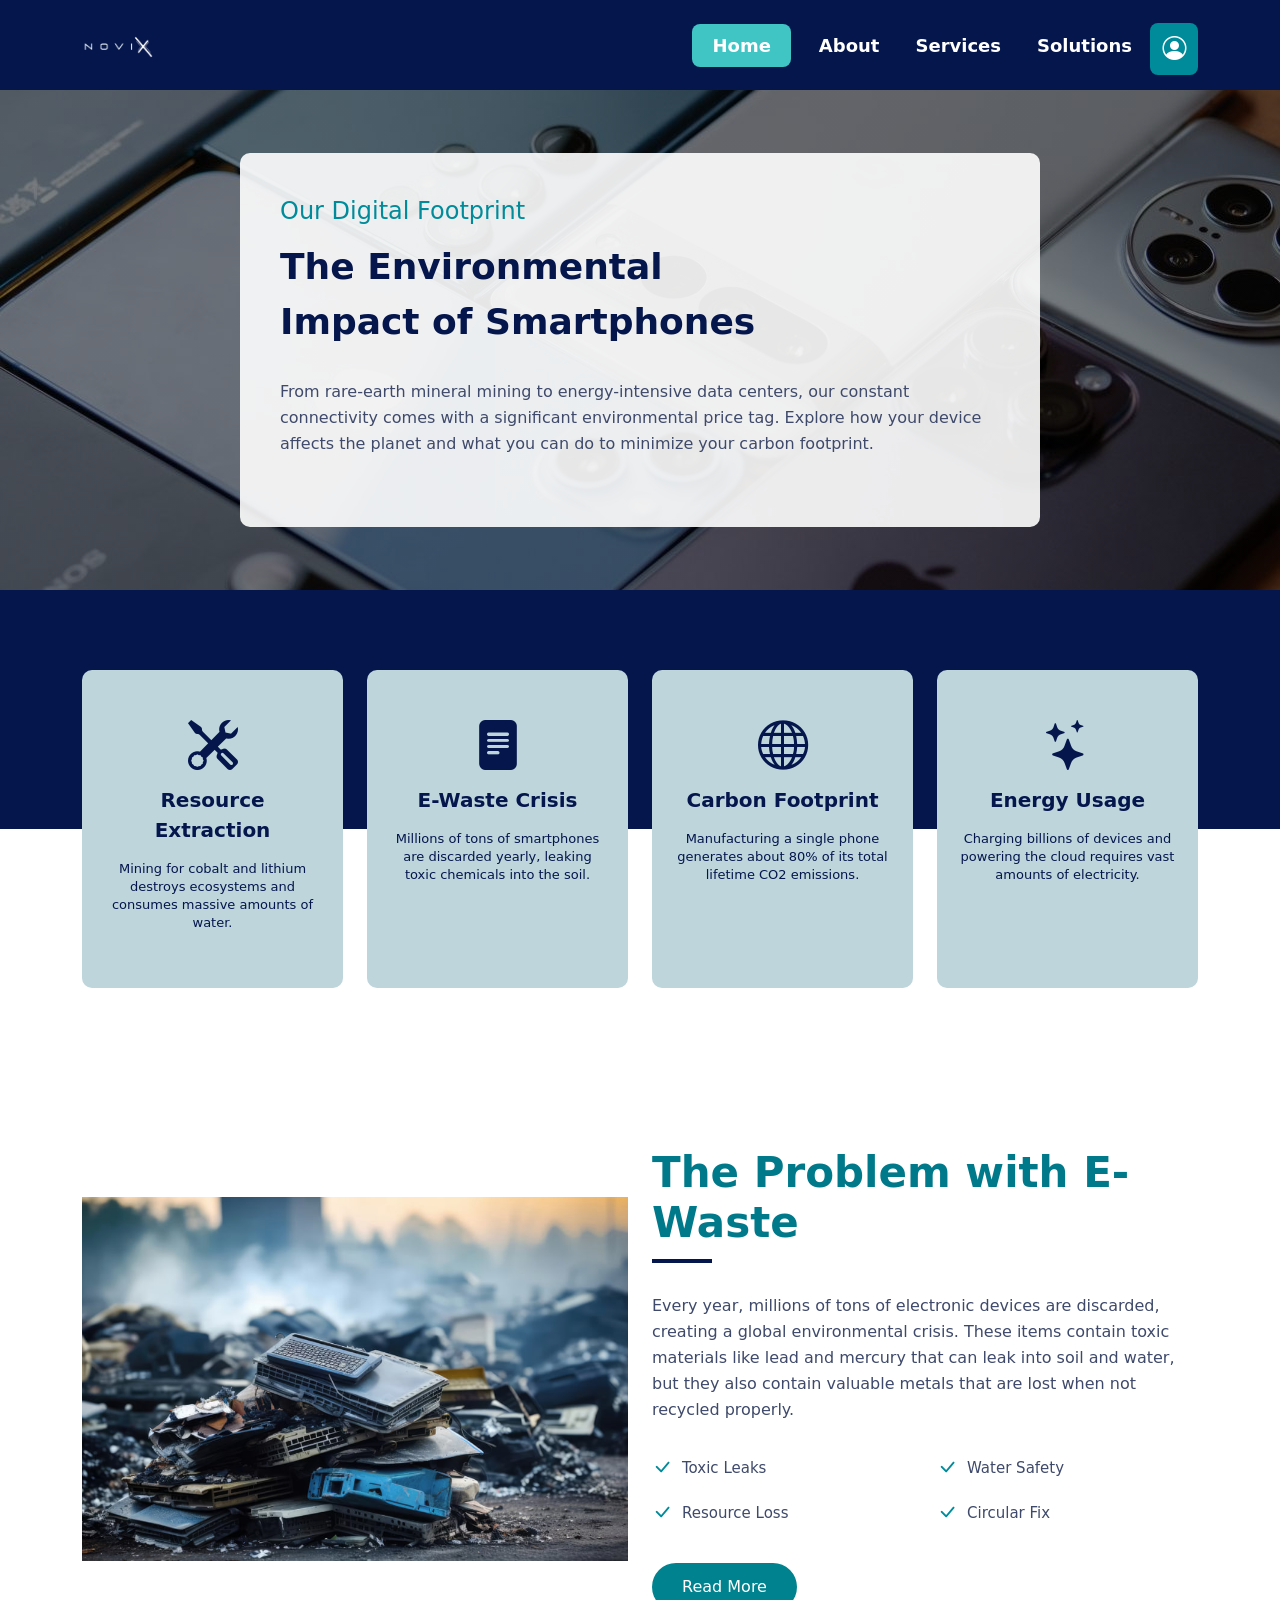
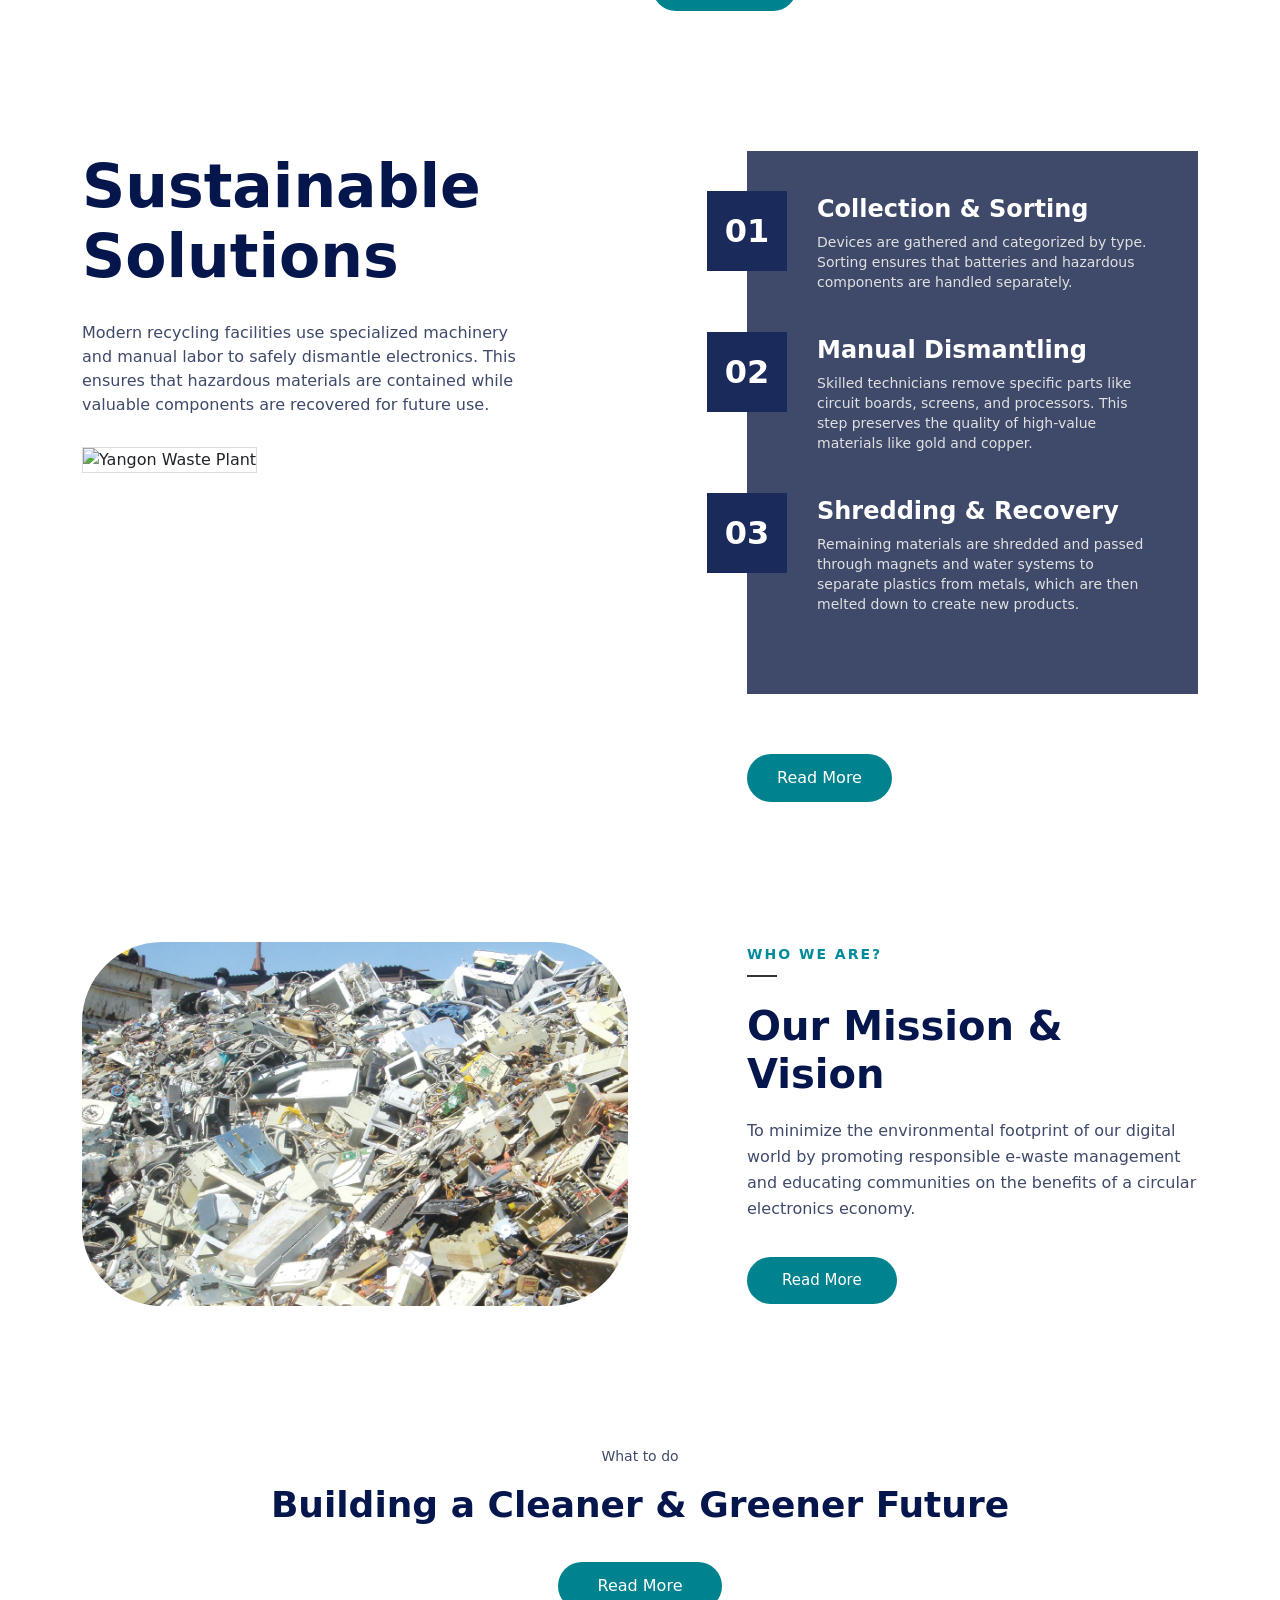
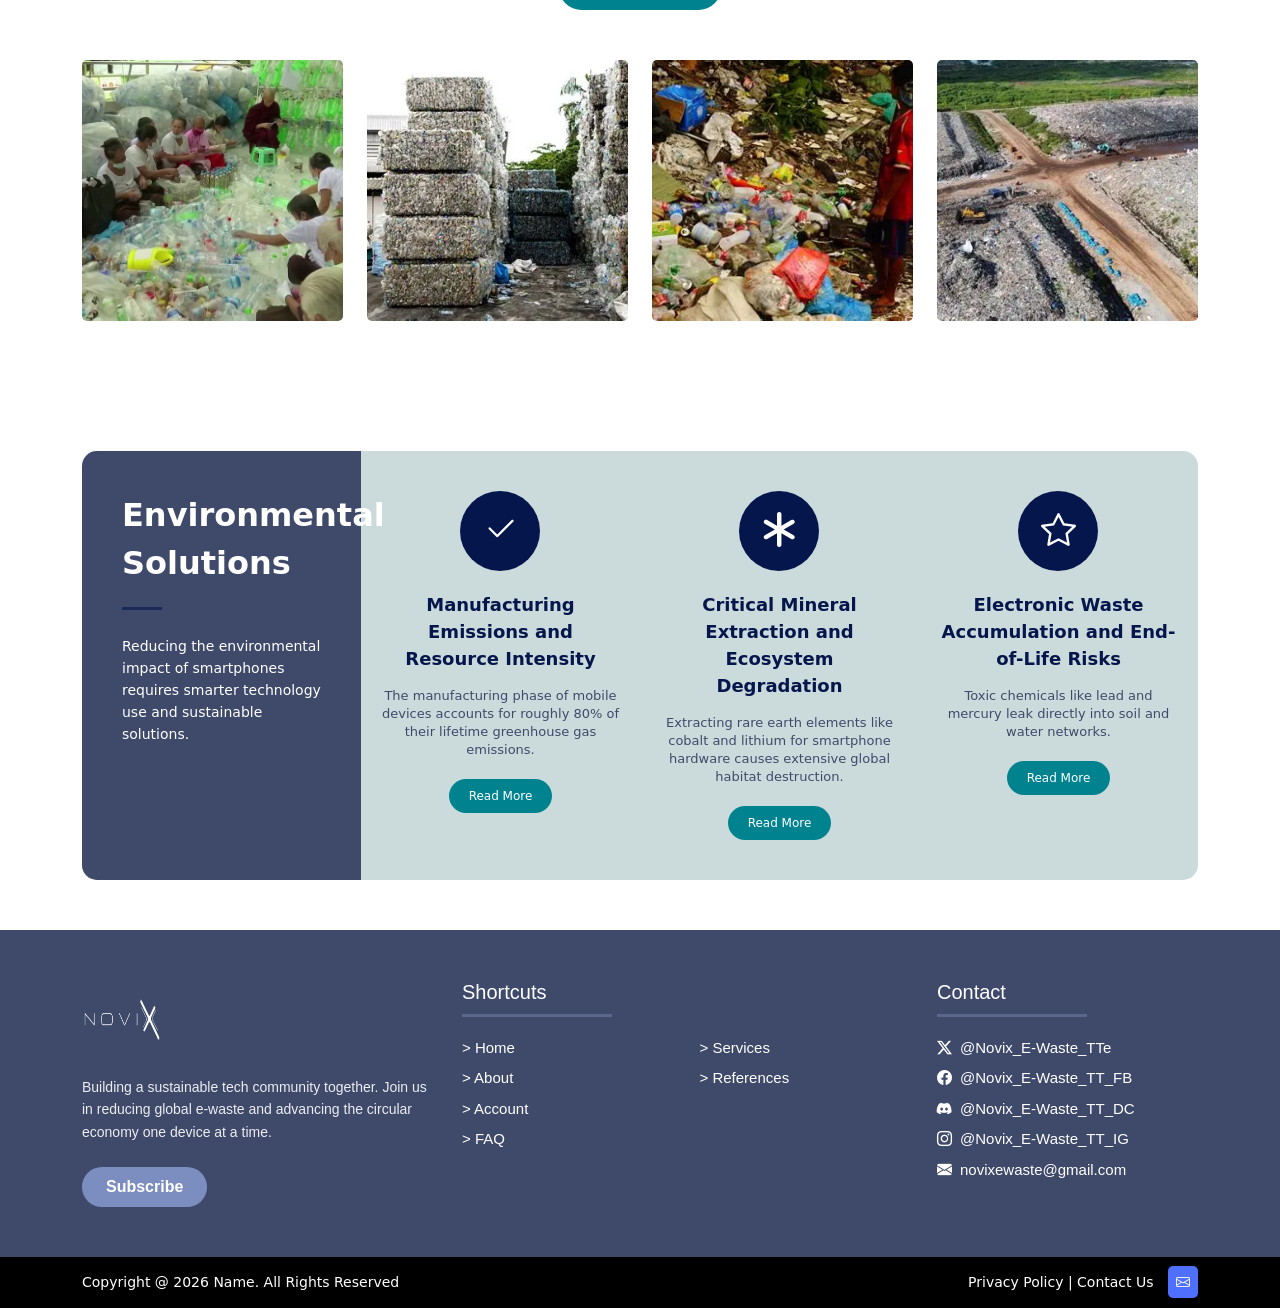
==== index.html @ 1b12b7d3 "Add files via upload" ====
<!DOCTYPE html>
<html lang="en">
<head>
    <meta charset="UTF-8">
    <meta name="viewport" content="width=device-width, initial-scale=1.0">
    <title>Home</title>
    <link href="https://cdn.jsdelivr.net/npm/bootstrap@5.3.0/dist/css/bootstrap.min.css" rel="stylesheet">
    <link rel="stylesheet" href="https://cdn.jsdelivr.net/npm/bootstrap-icons@1.11.0/font/bootstrap-icons.css">
    <link rel="stylesheet" href="./style.css">
    <link rel="icon" type="image/x-icon" href="./img/LOGO NOVIX.png">
    <link rel="stylesheet" href="https://unpkg.com/aos@2.3.4/dist/aos.css">
    <style>
        .hero-section {
            background-image: linear-gradient(rgba(0, 0, 0, 0.5), rgba(0, 0, 0, 0.5)), url('./img/home/Phones.jpg');
            background-size: cover;
            background-position: center;
            height: 500px;
            display: flex;
            align-items: center;
            justify-content: center;
            position: relative;
        }
        
        .content-box {
            background-color: rgba(255, 255, 255, 0.9);
            padding: 40px;
            border-radius: 10px;
            max-width: 800px;
            text-align: left;
        }

        .category-title {
            color: #008b9a;
            font-size: 24px;
            margin-bottom: 10px;
        }

        .main-heading {
            color: #05164d;
            font-size: 48px;
            font-weight: bold;
            line-height: 55px;
            margin-bottom: 20px;
        }

        .description-text {
            color: #333333;
            font-size: 16px;
            margin-bottom: 30px;
        }
        
        .btn-learn {
            background-color: #00838f;
            color: white;
            padding: 10px 25px;
            border-radius: 20px;
            border: none;
            margin-right: 10px;
        }

        .btn-action {
            background-color: #3498db;
            color: white;
            padding: 10px 25px;
            border-radius: 20px;
            border: none;
        }

        /* Sec-2 */

        .split-background {
            background: linear-gradient(to bottom, #05164d 50%, #ffffff 50%);
            padding-top: 80px;
            padding-bottom: 80px;
        }
        
        .impact-card {
            background-color: #bdd5db;
            border-radius: 10px;
            padding: 40px 20px;
            text-align: center;
            height: 100%;
            border: none;
        }
        
        .impact-icon {
            font-size: 50px;
            color: #05164d;
            margin-bottom: 20px;
        }
        
        .card-title-text {
            color: #05164d;
            font-size: 20px;
            font-weight: bold;
            margin-bottom: 15px;
        }

        .card-body-text {
            color: #05164d;
            font-size: 13px;
            line-height: 18px;
        }

        /* Sec-3 */

        .ewaste-section {
            padding-top: 80px;
            padding-bottom: 80px;
            background-color: #ffffff;
        }

        .main-title {
            color: #007a8a;
            font-size: 42px;
            font-weight: bold;
            margin-bottom: 10px;
        }

        .blue-divider {
            width: 60px;
            height: 4px;
            background-color: #05164d;
            margin-bottom: 30px;
        }

        .description-text {
            color: #3f4a6b;
            font-size: 16px;
            line-height: 26px;
            margin-bottom: 30px;
        }

        .check-item {
            font-size: 15px;
            color: #3f4a6b;
            display: flex;
            align-items: center;
            margin-bottom: 15px;
        }

        .bi-check-lg {
            color: #008b9a;
            font-size: 20px;
            font-weight: bold;
            margin-right: 10px;
        }

        .read-more-btn {
            background-color: #00838f;
            color: white;
            padding: 12px 30px;
            border-radius: 25px;
            border: none;
            font-size: 16px;
            margin-top: 20px;
            text-decoration: none;
            display: inline-block;
        }

        .read-more-btn:hover {
            color: white;
            opacity: 0.9;
        }

        .ewaste-img {
            max-width: 100%;
            height: auto;
        }

        /* Sec-4 */

        .solutions-section {
            padding-top: 60px;
            padding-bottom: 60px;
            background-color: #ffffff;
        }

        .title-text {
            color: #05164d;
            font-size: 60px;
            font-weight: 800;
            line-height: 70px;
            margin-bottom: 30px;
        }

        .intro-text {
            color: #3f4a6b;
            font-size: 16px;
            margin-bottom: 30px;
            max-width: 450px;
        }

        .facility-img {
            max-width: 100%;
            height: auto;
            border: 1px solid #ddd;
        }

        .blue-container {
            background-color: #3f4a6b;
            padding: 40px;
            color: white;
            position: relative;
            min-height: 500px;
        }

        .read-more-wrapper{
            margin-top: 40px;
        }

        .step-row {
            display: flex;
            align-items: flex-start;
            margin-bottom: 40px;
            position: relative;
        }

        .number-box {
            background-color: #1a2a5a;
            color: white;
            min-width: 80px;
            height: 80px;
            display: flex;
            align-items: center;
            justify-content: center;
            font-size: 32px;
            font-weight: bold;
            margin-left: -80px; 
            margin-right: 30px;
        }

        .step-title {
            font-size: 24px;
            font-weight: bold;
            margin-bottom: 5px;
        }

        .step-description {
            font-size: 14px;
            line-height: 20px;
            color: #e0e0e0;
        }

        /* Sec-5 */

        .mission-section {
            padding-top: 80px;
            padding-bottom: 80px;
            background-color: #ffffff;
        }

        .mission-img {
            width: 100%;
            height: auto;
            border-radius: 80px;
        }

        .who-we-are {
            color: #008b9a;
            font-size: 14px;
            letter-spacing: 2px;
            font-weight: bold;
            text-transform: uppercase;
            margin-bottom: 10px;
        }

        .short-line {
            width: 30px;
            height: 2px;
            background-color: #333333;
            margin-bottom: 25px;
        }

        .mission-title {
            color: #05164d;
            font-size: 40px;
            font-weight: 800;
            margin-bottom: 20px;
        }

        .mission-text {
            color: #3f4a6b;
            font-size: 16px;
            line-height: 26px;
            margin-bottom: 35px;
        }

        .btn-read-more {
            background-color: #00838f;
            color: white;
            padding: 12px 35px;
            border-radius: 25px;
            border: none;
            font-size: 15px;
            text-decoration: none;
            display: inline-block;
        }

        .btn-read-more:hover {
            color: white;
            opacity: 0.9;
        }

        /* Sec-6 */

        .future-section {
            padding-top: 60px;
            padding-bottom: 80px;
            text-align: center;
            background-color: #ffffff;
        }

        .sub-text {
            color: #3f4a6b;
            font-size: 14px;
            margin-bottom: 10px;
        }

        .main-heading {
            color: #05164d;
            font-size: 36px;
            font-weight: bold;
            margin-bottom: 30px;
        }

        .btn-future {
            background-color: #00838f;
            color: white;
            padding: 12px 40px;
            border-radius: 30px;
            border: none;
            font-size: 16px;
            text-decoration: none;
            display: inline-block;
            margin-bottom: 50px;
        }

        .btn-future:hover {
            color: white;
            background-color: #007a8a;
        }

        .gallery-img {
            width: 100%;
            aspect-ratio: 1 / 1;
            object-fit: cover;
            border-radius: 5px;
        }

        /* Sec-7 */

        section.feature-container {
            background-color: #cbdadb;
            border-radius: 15px;
            overflow: hidden; 
            margin-top: 50px;
            margin-bottom: 50px;
        }

        .dark-sidebar {
            background-color: #3f4a6b;
            color: white;
            padding: 40px;
            height: 100%;
        }

        .sidebar-title {
            font-size: 32px;
            font-weight: bold;
            margin-bottom: 20px;
        }

        .sidebar-line {
            width: 40px;
            height: 3px;
            background-color: #1a2a5a;
            margin-bottom: 25px;
        }

        .feature-col {
            padding: 40px 20px;
            text-align: center;
        }

        .icon-circle {
            background-color: #05164d;
            color: white;
            width: 80px;
            height: 80px;
            border-radius: 50px;
            display: flex;
            align-items: center;
            justify-content: center;
            font-size: 35px;
            margin: 0 auto 20px auto;
        }

        .feature-title {
            color: #05164d;
            font-size: 18px;
            font-weight: bold;
            margin-bottom: 15px;
        }

        .feature-text {
            color: #3f4a6b;
            font-size: 13px;
            line-height: 18px;
            margin-bottom: 20px;
        }

        .btn-read {
            background-color: #00838f;
            color: white;
            padding: 8px 20px;
            border-radius: 20px;
            font-size: 12px;
            text-decoration: none;
            display: inline-block;
        }
    </style>
</head>
<body>
    <script src="https://unpkg.com/aos@2.3.4/dist/aos.js"></script>

<script>
    AOS.init({
        duration: 1000,
        once: true
    });
</script>

<script src="https://cdn.jsdelivr.net/npm/bootstrap@5.3.0/dist/js/bootstrap.bundle.min.js"></script>
</body>
    <nav class="navbar navbar-expand-lg my-nav-bg">
        <div class="container">
            <a class="navbar-brand" href="#">
                <img src="./img/1.png" alt="Novix Logo" style="max-height: 40px; width: auto;">
            </a>

            <button class="navbar-toggler" type="button" data-bs-toggle="collapse" data-bs-target="#mainNavbar" aria-controls="mainNavbar" aria-expanded="false" aria-label="Toggle navigation">
                <span class="navbar-toggler-icon"></span>
            </button>

            <div class="collapse navbar-collapse" id="mainNavbar">
                <ul class="navbar-nav ms-auto align-items-center">
                    <li class="nav-item">
                        <a class="nav-link home-btn" href="./index.html">Home</a>
                    </li>
                    <li class="nav-item">
                        <a class="nav-link" href="./about.html">About</a>
                    </li>
                    <li class="nav-item">
                        <a class="nav-link" href="./services.html">Services</a>
                    </li>
                    <li class="nav-item">
                        <a class="nav-link" href="./solution.html">Solutions</a>
                    </li>
                    
                    <li class="nav-item w-100 d-flex justify-content-center m-0">
                        <a href="#" class="profile-icon-box mx-0 mt-2" data-bs-toggle="modal" data-bs-target="#authModal">
                            <i class="bi bi-person-circle"></i>
                        </a>
                    </li>
                </ul>
            </div>
        </div>
    </nav>



<!-- Font Awesome -->
<link rel="stylesheet" href="https://cdnjs.cloudflare.com/ajax/libs/font-awesome/6.5.2/css/all.min.css"/>

<style>
    .modal-content{
        border-radius: 18px;
        overflow: hidden;
    }

    .nav-pills .nav-link{
        border-radius: 8px;
        padding: 8px 22px;
        transition: 0.3s;
        color: white !important;
    }

    .nav-pills .nav-link.active{
        background-color: #39bfa7;
        color: white !important;
    }

    .form-control{
        height: 48px;
        border-radius: 8px;
        background-color: #0d2a66;
        border: 1px solid #274b8d;
        color: white;
    }

    .form-control::placeholder{
        color: rgba(255,255,255,0.5);
    }

    .form-control:focus{
        background-color: #0d2a66;
        border-color: #39bfa7;
        box-shadow: none;
        color: white;
    }

    .form-label{
        color: white;
        font-weight: 500;
    }

    .social-btn{
        width: 100%;
        height: 48px;
        border: none;
        border-radius: 8px;
        display: flex;
        align-items: center;
        justify-content: center;
        gap: 10px;
        font-weight: 600;
        margin-bottom: 12px;
        transition: 0.3s;
    }

    .facebook-btn{
        background: #4267B2;
        color: white;
    }

    .facebook-btn:hover{
        background: #365899;
    }

    .google-btn{
        background: white;
        color: #555;
    }

    .google-btn img{
        width: 18px;
    }

    .divider{
        display: flex;
        align-items: center;
        text-align: center;
        color: rgba(255,255,255,0.5);
        margin: 20px 0;
    }

    .divider::before,
    .divider::after{
        content: '';
        flex: 1;
        border-bottom: 1px solid rgba(255,255,255,0.2);
    }

    .divider::before{
        margin-right: 10px;
    }

    .divider::after{
        margin-left: 10px;
    }

    .password-box{
        position: relative;
    }

    .password-box i{
        position: absolute;
        right: 15px;
        top: 16px;
        color: rgba(255,255,255,0.5);
        cursor: pointer;
    }
</style>


<!-- MODAL -->
<div class="modal fade" id="authModal" tabindex="-1" aria-labelledby="authModalLabel" aria-hidden="true">
    <div class="modal-dialog modal-dialog-centered">

        <div class="modal-content text-white p-3" style="background-color: #051b4d;">

            <!-- HEADER -->
            <div class="modal-header border-0">

                <ul class="nav nav-pills" id="authTab" role="tablist">

                    <li class="nav-item" role="presentation">
                        <button class="nav-link active" id="login-tab"
                            data-bs-toggle="tab"
                            data-bs-target="#login-panel"
                            type="button"
                            role="tab">
                            Login
                        </button>
                    </li>

                    <li class="nav-item" role="presentation">
                        <button class="nav-link"
                            id="register-tab"
                            data-bs-toggle="tab"
                            data-bs-target="#register-panel"
                            type="button"
                            role="tab">
                            Signup
                        </button>
                    </li>

                </ul>

                <button type="button" class="btn-close btn-close-white"
                    data-bs-dismiss="modal"></button>

            </div>

            <!-- BODY -->
            <div class="modal-body">

                <div class="tab-content">

                    <!-- LOGIN -->
                    <div class="tab-pane fade show active" id="login-panel">

                        <h3 class="fw-bold mb-4" style="color:#39bfa7;">
                            Welcome Back
                        </h3>

                        <form>

                            <div class="mb-3">
                                <label class="form-label">Email</label>
                                <input type="email" class="form-control" placeholder="Enter your email">
                            </div>

                            <div class="mb-3">
                                <label class="form-label">Password</label>

                                <div class="password-box">
                                    <input type="password" class="form-control" placeholder="Enter password">
                                    <i class="fa-regular fa-eye-slash"></i>
                                </div>
                            </div>

                            <div class="d-flex justify-content-between align-items-center mb-4">
                                <div class="form-check">
                                    <input class="form-check-input" type="checkbox">
                                    <label class="form-check-label small text-white-50">
                                        Remember me
                                    </label>
                                </div>

                                <a href="#" class="small text-white-50 text-decoration-none">
                                    Forgot Password?
                                </a>
                            </div>

                            <button class="btn w-100 fw-bold text-white"
                                style="background:#39bfa7; height:48px;">
                                Login
                            </button>

                            <div class="divider">Or</div>

                            <!-- FACEBOOK -->
                            <button type="button" class="social-btn facebook-btn">
                                <i class="fa-brands fa-facebook-f"></i>
                                Login with Facebook
                            </button>

                            <!-- GOOGLE -->
                            <button type="button" class="social-btn google-btn">
                                <img src="https://cdn-icons-png.flaticon.com/512/2991/2991148.png">
                                Login with Google
                            </button>

                        </form>

                    </div>

                    <!-- REGISTER -->
                    <div class="tab-pane fade" id="register-panel">

                        <h3 class="fw-bold mb-4" style="color:#39bfa7;">
                            Create Account
                        </h3>

                        <form>

                            <div class="mb-3">
                                <label class="form-label">Full Name</label>
                                <input type="text" class="form-control" placeholder="John Doe">
                            </div>

                            <div class="mb-3">
                                <label class="form-label">Email</label>
                                <input type="email" class="form-control" placeholder="Enter your email">
                            </div>

                            <div class="mb-3">
                                <label class="form-label">Password</label>

                                <div class="password-box">
                                    <input type="password" class="form-control" placeholder="Create password">
                                    <i class="fa-regular fa-eye-slash"></i>
                                </div>
                            </div>

                            <div class="mb-3">
                                <label class="form-label">Confirm Password</label>

                                <div class="password-box">
                                    <input type="password" class="form-control" placeholder="Confirm password">
                                    <i class="fa-regular fa-eye-slash"></i>
                                </div>
                            </div>

                            <div class="form-check mb-4">
                                <input class="form-check-input" type="checkbox">
                                <label class="form-check-label small text-white-50">
                                    I agree to Terms & Conditions
                                </label>
                            </div>

                            <button class="btn w-100 fw-bold text-white"
                                style="background:#39bfa7; height:48px;">
                                Signup
                            </button>

                            <div class="divider">Or</div>

                            <!-- FACEBOOK -->
                            <button type="button" class="social-btn facebook-btn">
                                <i class="fa-brands fa-facebook-f"></i>
                                Signup with Facebook
                            </button>

                            <!-- GOOGLE -->
                            <button type="button" class="social-btn google-btn">
                                <img src="https://cdn-icons-png.flaticon.com/512/2991/2991148.png">
                                Signup with Google
                            </button>

                        </form>

                    </div>

                </div>

            </div>

        </div>
    </div>
</div>

<main>

    <!-- HERO SECTION -->
    <section class="hero-section">
        <div class="content-box" data-aos="zoom-in" data-aos-duration="1200">
            <div class="category-title" data-aos="fade-right" data-aos-delay="200">
                Our Digital Footprint
            </div>

            <h1 class="main-heading" data-aos="fade-up" data-aos-delay="400">
                The Environmental <br> Impact of Smartphones
            </h1>

            <p class="description-text" data-aos="fade-up" data-aos-delay="600">
                From rare-earth mineral mining to energy-intensive data centers, 
                our constant connectivity comes with a significant environmental 
                price tag. Explore how your device affects the planet and what you 
                can do to minimize your carbon footprint.
            </p>

        </div>
    </section>

    <!-- SECTION 2 -->
    <section class="split-background">
        <div class="container">
            <div class="row g-4">

                <div class="col-md-3" data-aos="fade-up" data-aos-delay="100">
                    <div class="impact-card">
                        <i class="bi bi-tools impact-icon"></i>
                        <div class="card-title-text">Resource Extraction</div>
                        <p class="card-body-text">
                            Mining for cobalt and lithium destroys ecosystems and consumes massive amounts of water.
                        </p>
                    </div>
                </div>

                <div class="col-md-3" data-aos="fade-up" data-aos-delay="300">
                    <div class="impact-card">
                        <i class="bi bi-file-text-fill impact-icon"></i>
                        <div class="card-title-text">E-Waste Crisis</div>
                        <p class="card-body-text">
                            Millions of tons of smartphones are discarded yearly, leaking toxic chemicals into the soil.
                        </p>
                    </div>
                </div>

                <div class="col-md-3" data-aos="fade-up" data-aos-delay="500">
                    <div class="impact-card">
                        <i class="bi bi-globe impact-icon"></i>
                        <div class="card-title-text">Carbon Footprint</div>
                        <p class="card-body-text">
                            Manufacturing a single phone generates about 80% of its total lifetime CO2 emissions.
                        </p>
                    </div>
                </div>

                <div class="col-md-3" data-aos="fade-up" data-aos-delay="700">
                    <div class="impact-card">
                        <i class="bi bi-stars impact-icon"></i>
                        <div class="card-title-text">Energy Usage</div>
                        <p class="card-body-text">
                            Charging billions of devices and powering the cloud requires vast amounts of electricity.
                        </p>
                    </div>
                </div>

            </div>
        </div>
    </section>

    <!-- SECTION 3 -->
    <section class="ewaste-section">
        <div class="container">
            <div class="row align-items-center">

                <div class="col-md-6" data-aos="fade-right" data-aos-duration="1200">
                    <img src="./img/home/The Problem with E-Waste.png" alt="E-waste pile" class="ewaste-img">
                </div>

                <div class="col-md-6" data-aos="fade-left" data-aos-duration="1200">
                    <h2 class="main-title">The Problem with E-Waste</h2>
                    <div class="blue-divider"></div>

                    <p class="description-text">
                        Every year, millions of tons of electronic devices are discarded, 
                        creating a global environmental crisis. These items contain toxic 
                        materials like lead and mercury that can leak into soil and water, 
                        but they also contain valuable metals that are lost when not recycled properly.
                    </p>

                    <div class="row">
                        <div class="col-6">
                            <div class="check-item"><i class="bi bi-check-lg"></i> Toxic Leaks</div>
                            <div class="check-item"><i class="bi bi-check-lg"></i> Resource Loss</div>
                        </div>

                        <div class="col-6">
                            <div class="check-item"><i class="bi bi-check-lg"></i> Water Safety</div>
                            <div class="check-item"><i class="bi bi-check-lg"></i> Circular Fix</div>
                        </div>
                    </div>

                    <a href="https://www.who.int/news-room/fact-sheets/detail/electronic-waste-(e-waste)" class="read-more-btn">
                        Read More
                    </a>
                </div>

            </div>
        </div>
    </section>

    <!-- SECTION 4 -->
    <section class="solutions-section">
        <div class="container">
            <div class="row">

                <div class="col-md-6" data-aos="fade-right" data-aos-duration="1200">
                    <h1 class="title-text">Sustainable<br>Solutions</h1>

                    <p class="intro-text">
                        Modern recycling facilities use specialized machinery and manual labor 
                        to safely dismantle electronics. This ensures that hazardous materials 
                        are contained while valuable components are recovered for future use.
                    </p>

                    <img src="./img/home/Sustainable.png" alt="Yangon Waste Plant" class="facility-img">
                </div>

                <div class="col-md-5 offset-md-1">
                    <div class="blue-container">

                        <div class="step-row d-flex flex-column flex-sm-row" data-aos="fade-up" data-aos-delay="100">
                            <div class="number-box mb-3 mb-sm-0">01</div>

                            <div class="step-content">
                                <div class="step-title">Collection & Sorting</div>

                                <div class="step-description">
                                    Devices are gathered and categorized by type. Sorting ensures that 
                                    batteries and hazardous components are handled separately.
                                </div>
                            </div>
                        </div>

                        <div class="step-row" data-aos="fade-up" data-aos-delay="300">
                            <div class="number-box">02</div>

                            <div>
                                <div class="step-title">Manual Dismantling</div>

                                <div class="step-description">
                                    Skilled technicians remove specific parts like circuit boards, 
                                    screens, and processors. This step preserves the quality of 
                                    high-value materials like gold and copper.
                                </div>
                            </div>
                        </div>

                        <div class="step-row" data-aos="fade-up" data-aos-delay="500">
                            <div class="number-box">03</div>

                            <div>
                                <div class="step-title">Shredding & Recovery</div>

                                <div class="step-description">
                                    Remaining materials are shredded and passed through magnets 
                                    and water systems to separate plastics from metals, which are 
                                    then melted down to create new products.
                                </div>
                            </div>
                        </div>

                    </div>

                    <div class="read-more-wrapper" data-aos="zoom-in" data-aos-delay="700">
                        <a href="https://www.jfe-eng.co.jp/en/news/2017/20170410.html" class="read-more-btn">
                            Read More
                        </a>
                    </div>
                </div>

            </div>
        </div>
    </section>

    <!-- SECTION 5 -->
    <section class="mission-section">
        <div class="container">
            <div class="row align-items-center">

                <div class="col-md-6" data-aos="fade-right">
                    <img src="./img/home/Our Mission & Vision.png" alt="E-waste recycling" class="mission-img">
                </div>

                <div class="col-md-5 offset-md-1" data-aos="fade-left">
                    <div class="who-we-are">Who we are?</div>
                    <div class="short-line"></div>

                    <h2 class="mission-title">Our Mission &amp; Vision</h2>

                    <p class="mission-text">
                        To minimize the environmental footprint of our digital 
                        world by promoting responsible e-waste management 
                        and educating communities on the benefits of a 
                        circular electronics economy.
                    </p>

                    <a href="./about.html" class="btn-read-more">Read More</a>
                </div>

            </div>
        </div>
    </section>

    <!-- SECTION 6 -->
    <section class="future-section">
        <div class="container">

            <div class="sub-text" data-aos="fade-up">What to do</div>

            <h2 class="main-heading" data-aos="fade-up" data-aos-delay="200">
                Building a Cleaner &amp; Greener Future
            </h2>

            <a href="https://globalelectronicscouncil.org/" class="btn-future" data-aos="zoom-in" data-aos-delay="400">
                Read More
            </a>

            <div class="row g-4">

                <div class="col-md-3" data-aos="zoom-in" data-aos-delay="100">
                    <img src="./img/home/1.png" alt="E-waste phones" class="gallery-img">
                </div>

                <div class="col-md-3" data-aos="zoom-in" data-aos-delay="300">
                    <img src="./img/home/2.png" alt="Placeholder" class="gallery-img">
                </div>

                <div class="col-md-3" data-aos="zoom-in" data-aos-delay="500">
                    <img src="./img/home/3.png" alt="Placeholder" class="gallery-img">
                </div>

                <div class="col-md-3" data-aos="zoom-in" data-aos-delay="700">
                    <img src="./img/home/4.png" alt="Placeholder" class="gallery-img">
                </div>

            </div>

        </div>
    </section>

    <!-- SECTION 7 -->
    <div class="container">
        <section class="feature-container" data-aos="fade-up" data-aos-duration="1200">
            <div class="row g-0">

                <div class="col-md-3">
                    <div class="dark-sidebar">
                        <div class="sidebar-title">Environmental Solutions</div>
                        <div class="sidebar-line"></div>

                        <p style="font-size: 14px; line-height: 22px;">
                            Reducing the environmental impact of smartphones requires smarter technology use and sustainable solutions.
                        </p>
                    </div>
                </div>

                <div class="col-md-9">
                    <div class="row g-0">

                        <div class="col-md-4 feature-col" data-aos="flip-left" data-aos-delay="100">
                            <div class="icon-circle">
                                <i class="bi bi-check2"></i>
                            </div>

                            <div class="feature-title">
                                Manufacturing Emissions and Resource Intensity
                            </div>

                            <p class="feature-text">
                                The manufacturing phase of mobile devices accounts for roughly 80% of their lifetime greenhouse gas emissions.
                            </p>

                            <a href="https://www.unep.org/news-and-stories/story/your-phone-really-smart" class="btn-read">
                                Read More
                            </a>
                        </div>

                        <div class="col-md-4 feature-col" data-aos="flip-left" data-aos-delay="300">
                            <div class="icon-circle">
                                <i class="bi bi-asterisk"></i>
                            </div>

                            <div class="feature-title">
                                Critical Mineral Extraction and Ecosystem Degradation
                            </div>

                            <p class="feature-text">
                                Extracting rare earth elements like cobalt and lithium for smartphone hardware causes extensive global habitat destruction.
                            </p>

                            <a href="https://www.greenpeace.org/international/press-release/7612/smartphones-leaving-disastrous-environmental-footprint-warns-new-greenpeace-report/" class="btn-read">
                                Read More
                            </a>
                        </div>

                        <div class="col-md-4 feature-col" data-aos="flip-left" data-aos-delay="500">
                            <div class="icon-circle">
                                <i class="bi bi-star"></i>
                            </div>

                            <div class="feature-title">
                                Electronic Waste Accumulation and End-of-Life Risks
                            </div>

                            <p class="feature-text">
                                Toxic chemicals like lead and mercury leak directly into soil and water networks.
                            </p>

                            <a href="https://www.itu.int/en/ITU-D/Environment/Pages/Priority-Areas/E-waste/CircularEconomy.aspx" class="btn-read">
                                Read More
                            </a>
                        </div>

                    </div>
                </div>

            </div>
        </section>
    </div>

</main>
    
<footer class="footer-top">
        <div class="container">
            <div class="row">
                
                <div class="col-md-4">
                    <div class="d-flex align-items-center mb-3">
                        <img src="./img/LOGO_NOVIX-removebg-preview.png" alt="Xtra Logo" width="80" height="80">
                    </div>
                    <p class="mb-4" style="font-size: 14px; opacity: 0.9; font-weight: 300; line-height: 1.6;">
                        Building a sustainable tech community together. Join us in reducing global e-waste and advancing the circular economy one device at a time.
                    </p>
                    <button class="btn rounded-pill text-white fw-semibold px-4 py-2" style="background-color: #7b8ebf; border: none;">
                        Subscribe
                    </button>
                </div>

                <div class="col-md-5">
                    <h5>Shortcuts</h5>
                    <div class="title-line"></div>
                    <div class="row">
                        <div class="col-6">
                            <ul class="footer-links">
                                <li><a href="./index.html">> Home</a></li>
                                <li><a href="./about.html">> About</a></li>

                                <li class="nav-item">
                                    <a href="#" data-bs-toggle="modal" data-bs-target="#authModal">
                                        > Account
                                    </a>
                                </li>
                                <li><a href="./faq.html">> FAQ</a></li>
                            </ul>
                        </div>
                        
                        <div class="col-6">
                            <ul class="footer-links">
                                <li><a href="./services.html">> Services</a></li>

                                <li><a href="https://edusn-my.sharepoint.com/:w:/g/personal/heinthutatun_edusnschool_co_uk/IQBeHDI7t2h9SYRksYMqFL5SAX8HwHRovbh1-XD6wlonCrI">> References</a></li>
                            </ul>
                        </div>
                    </div>
                </div>

                <div class="col-md-3">
                    <h5>Contact</h5>
                    <div class="title-line"></div>
                    <!-- Added icons and aligned elements nicely using Bootstrap's flex utilities -->
                    <div class="contact-info d-flex align-items-center mb-2">
                        <i class="bi bi-twitter-x me-2"></i> @Novix_E-Waste_TTe
                    </div>
                    <div class="contact-info d-flex align-items-center mb-2">
                        <i class="bi bi-facebook me-2"></i> @Novix_E-Waste_TT_FB
                    </div>
                    <div class="contact-info d-flex align-items-center mb-2">
                        <i class="bi bi-discord me-2"></i> @Novix_E-Waste_TT_DC
                    </div>
                    <div class="contact-info d-flex align-items-center mb-2">
                        <i class="bi bi-instagram me-2"></i> @Novix_E-Waste_TT_IG
                    </div>
                    <div class="contact-info d-flex align-items-center mb-2">
                        <i class="bi bi-envelope-fill me-2"></i> novixewaste@gmail.com
                    </div>
                </div>

            </div>
        </div>
    </footer>


    <div class="footer-bottom">
        <div class="container">
            <div class="row align-items-center">
                <div class="col-md-6">
                    Copyright @ 2026 Name. All Rights Reserved
                </div>
                <div class="col-md-6 text-end">
                    Privacy Policy | Contact Us
                    <a href="" class="blue-icon" data-bs-toggle="modal" data-bs-target="#customerModal"><i class="bi bi-envelope"></i></a>
                </div>
            </div>
        </div>
    </div>

    <div class="modal fade modal-bottom-right" id="customerModal" tabindex="-1" aria-labelledby="customerLabel" aria-hidden="true">
        <div class="modal-dialog mb-5">
            
            <div class="modal-content bg-white text-dark p-3 shadow-lg">
                
                <div class="modal-header border-0">
                    <ul class="nav nav-pills" id="authTab" role="tablist">
                        <li class="nav-item" role="presentation">
                            <h5>
                                Customer Support
                            </h5>
                        </li>
                    </ul>
                    <button type="button" class="btn-close" data-bs-dismiss="modal" aria-label="Close"></button>
                </div>

                <div class="modal-body d-flex flex-column" style="min-height: 300px;">
                    <div class="flex-grow-1">
                        <p class="text-muted small">How can we help you today?</p>
                    </div>

                    <div class="mt-auto pt-3 border-top">
                        <div class="input-group">
                            <input type="text" class="form-control" placeholder="Type your message here..." aria-label="Recipient's username" aria-describedby="button-send">
                            <button class="btn btn-primary" type="button" id="button-send">Send</button>
                        </div>
                    </div>
                </div>

            </div>

        </div>
    </div>

    <script src="https://cdn.jsdelivr.net/npm/bootstrap@5.3.0/dist/js/bootstrap.bundle.min.js"></script>
</body>
</html>
---- style.css ----
.my-nav-bg {
    background-color: #05164d;
    padding-top: 15px;
    padding-bottom: 15px;
}

.navbar-brand {
    font-size: 32px;
    font-weight: bold;
    color: white !important;
}

/* Members Images */
#members-section .card img{
    width: 100%;
    height: 100%;
    object-fit: contain;
    padding: 10px;
    background: transparent;
}

.nav-link {
    color: white !important;
    font-size: 18px;
    font-weight: 600;
    margin-left: 10px;
    margin-right: 10px;
}

.home-btn {
    background-color: #40c4c4;
    border-radius: 8px;
    padding-left: 20px !important;
    padding-right: 20px !important;
}

.profile-icon-box {
    background-color: #008b9a;
    color: white;
    padding: 8px 12px;
    border-radius: 8px;
    font-size: 24px;
    display: inline-block;
    margin-left: 20px;
}

.profile-icon-box:hover {
    color: white;
}

footer.footer-top {
    background-color: #3f4a6b;
    color: white;
    padding-top: 50px;
    padding-bottom: 50px;
    font-family: sans-serif;
}

.footer-bottom {
    background-color: #000000;
    color: white;
    padding-top: 15px;
    padding-bottom: 15px;
    font-size: 14px;
}

h5 {
    font-size: 20px;
    margin-bottom: 10px;
}

.title-line {
    width: 150px;
    height: 3px;
    background-color: #5a668c;
    margin-bottom: 20px;
}

.footer-links {
    list-style: none;
    padding-left: 0px;
}

.footer-links li {
    margin-bottom: 8px;
    font-size: 15px;
}

.footer-links a {
    color: white;
    text-decoration: none;
}

.contact-info {
    font-size: 15px;
    margin-bottom: 10px;
}

.blue-icon {
    background-color: #4f70ff;
    color: white;
    padding: 8px;
    border-radius: 5px;
    margin-left: 10px;
}

@media (max-width: 991.82px) {
    .hero-section {
        height: auto;
        padding: 60px 20px;
    }
    
    .main-heading {
        font-size: 32px;
        line-height: 40px;
    }

    .content-box {
        padding: 25px;
    }

    .nav-link {
        margin: 10px 0;
        text-align: center;
    }
    
    .home-btn {
        display: inline-block;
        width: 100%;
    }
}

@media (max-width: 576px) {
    .title-text {
        font-size: 38px;
        line-height: 45px;
    }

    .number-box {
        margin-left: 0 !important;
        margin-right: 0 !important;
        width: 60px;
        height: 60px;
        min-width: 60px;
        font-size: 24px;
    }

    .blue-container {
        padding: 30px 20px;
        min-height: auto;
    }

    .mission-img {
        border-radius: 40px;
        margin-bottom: 30px;
    }
}

.auth-tab-btn.active {
    color: #000000 !important;
    text-decoration: underline; 
    text-underline-offset: 6px;
}
.auth-tab-btn:not(.active) {
    color: #6c757d !important;
}

.modal-bottom-right .modal-dialog {
    position: fixed;
    bottom: 20px;
    right: 20px;
    margin: 0;
    width: 350px;
}
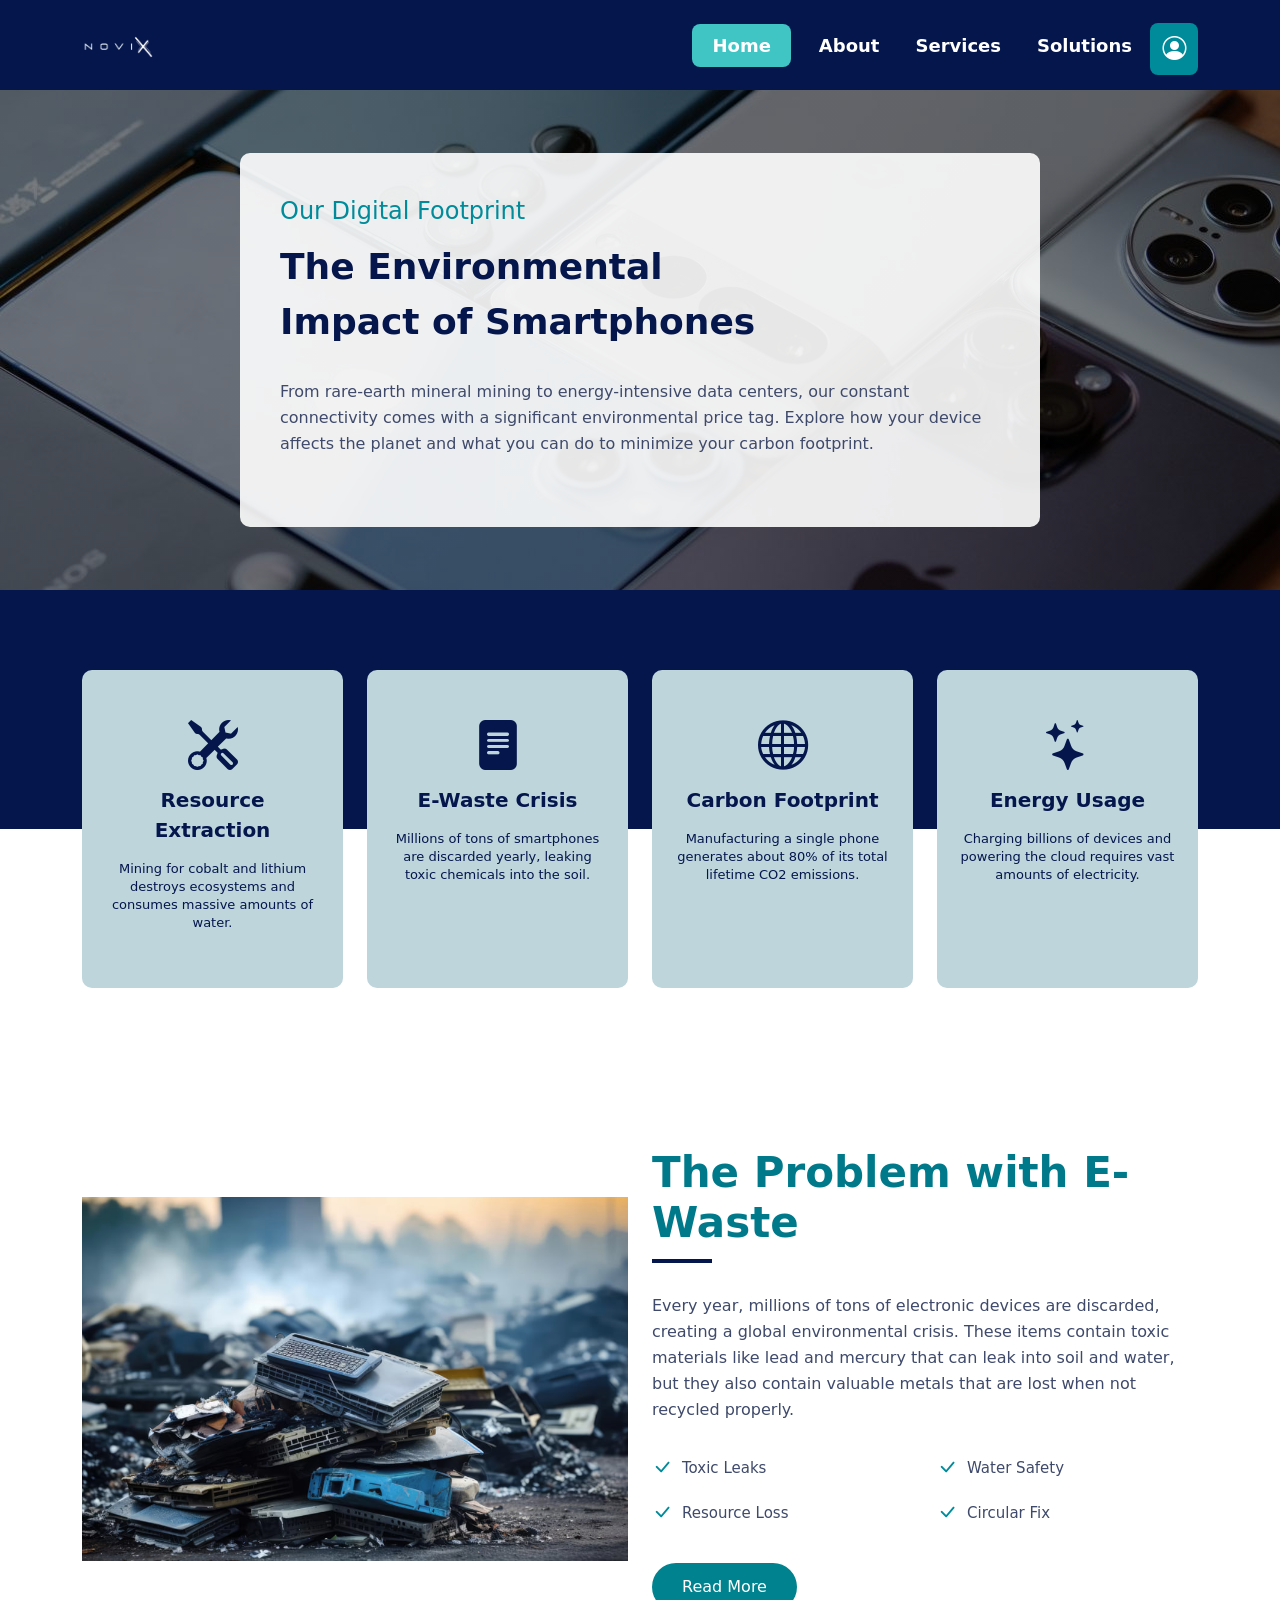
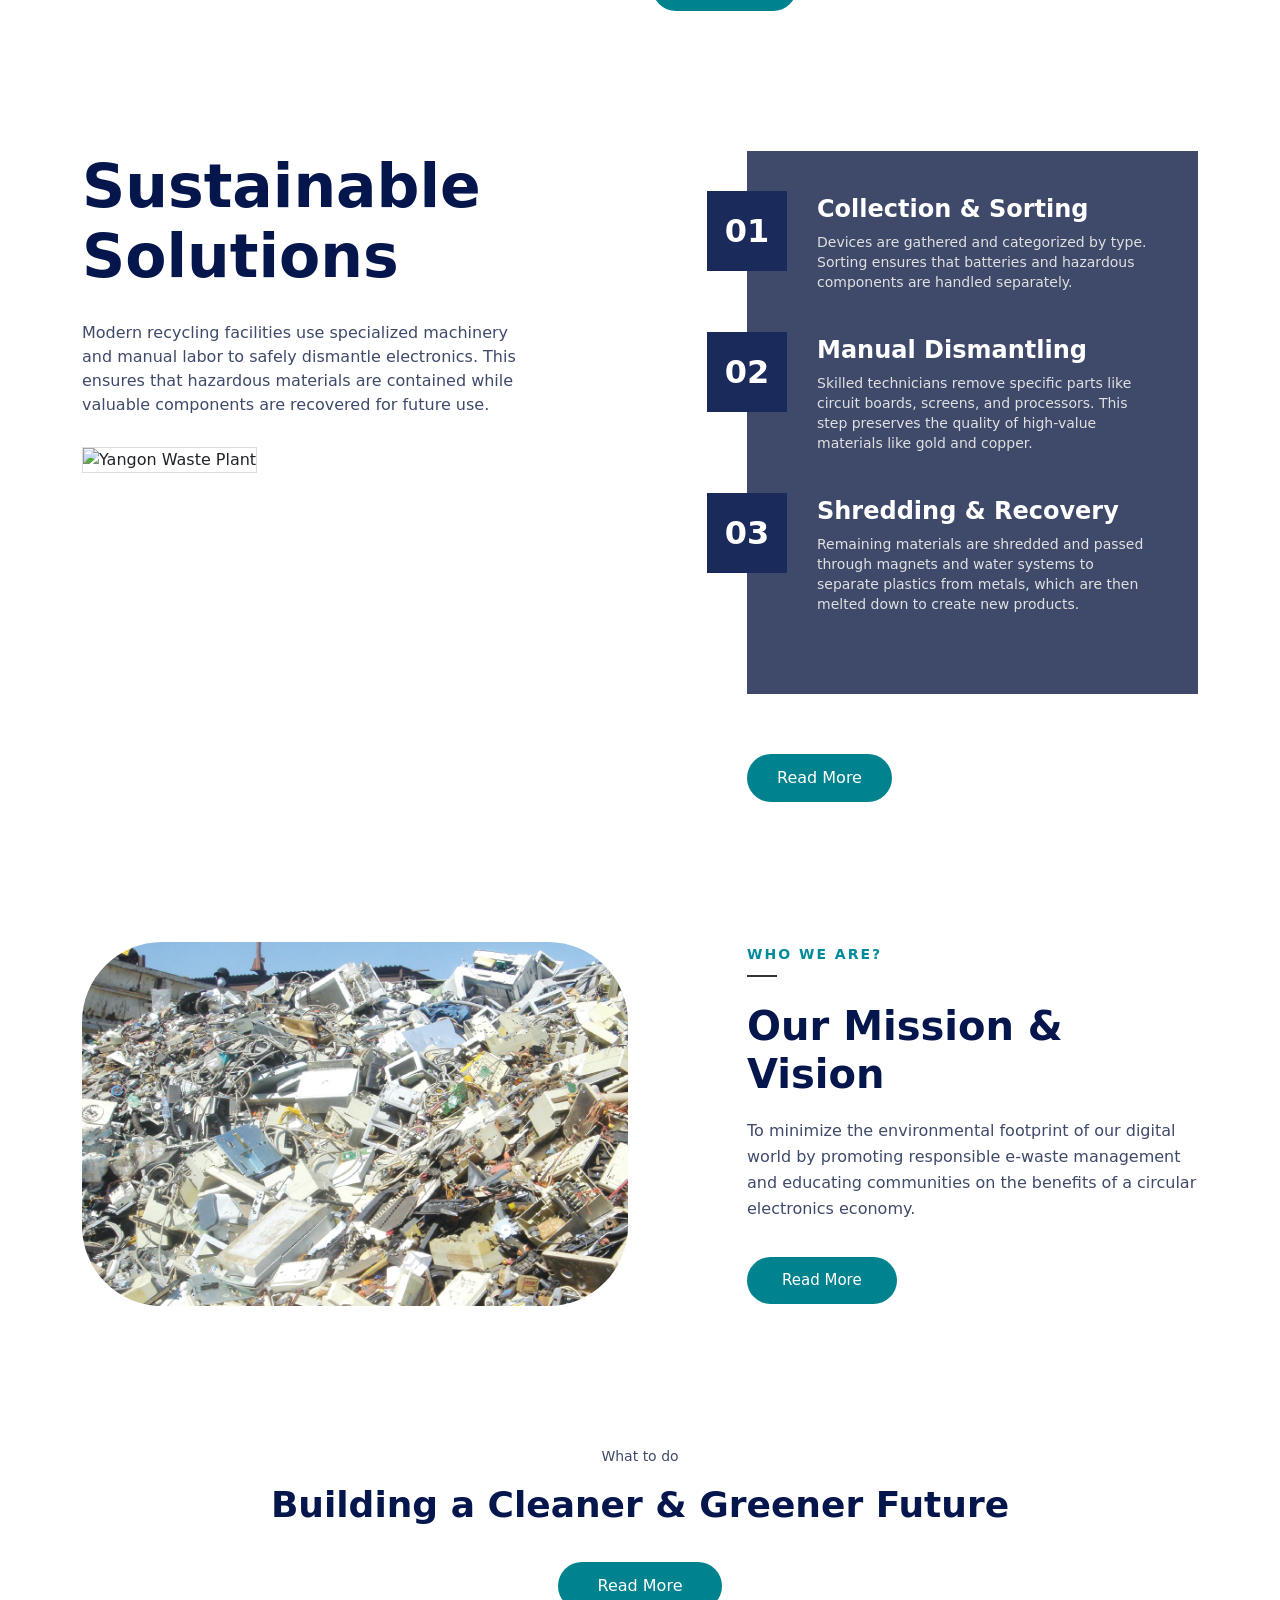
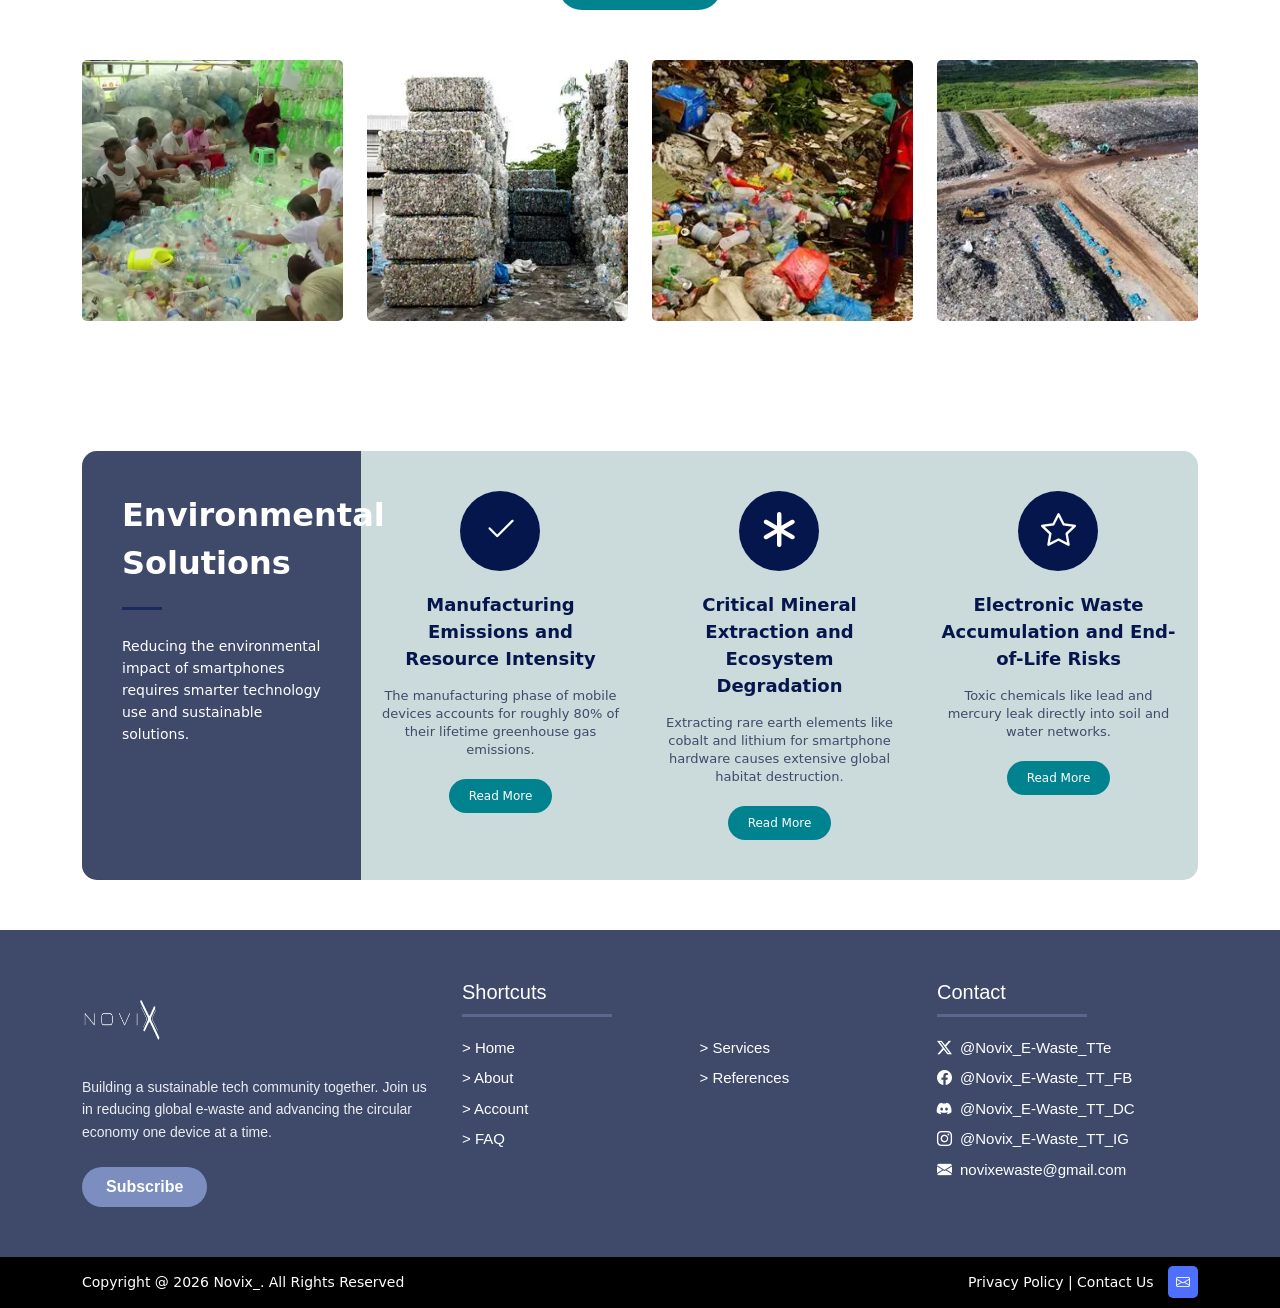
==== commit 2017f726: "Update index.html" ====
--- a/index.html
+++ b/index.html
@@ -66,7 +66,6 @@
             border: none;
         }
 
-        /* Sec-2 */
 
         .split-background {
             background: linear-gradient(to bottom, #05164d 50%, #ffffff 50%);
@@ -102,7 +101,6 @@
             line-height: 18px;
         }
 
-        /* Sec-3 */
 
         .ewaste-section {
             padding-top: 80px;
@@ -168,7 +166,6 @@
             height: auto;
         }
 
-        /* Sec-4 */
 
         .solutions-section {
             padding-top: 60px;
@@ -201,7 +198,6 @@
             background-color: #3f4a6b;
             padding: 40px;
             color: white;
-            position: relative;
             min-height: 500px;
         }
 
@@ -213,7 +209,6 @@
             display: flex;
             align-items: flex-start;
             margin-bottom: 40px;
-            position: relative;
         }
 
         .number-box {
@@ -242,7 +237,6 @@
             color: #e0e0e0;
         }
 
-        /* Sec-5 */
 
         .mission-section {
             padding-top: 80px;
@@ -302,7 +296,6 @@
             opacity: 0.9;
         }
 
-        /* Sec-6 */
 
         .future-section {
             padding-top: 60px;
@@ -348,7 +341,6 @@
             border-radius: 5px;
         }
 
-        /* Sec-7 */
 
         section.feature-container {
             background-color: #cbdadb;
@@ -469,8 +461,6 @@
     </nav>
 
 
-
-<!-- Font Awesome -->
 <link rel="stylesheet" href="https://cdnjs.cloudflare.com/ajax/libs/font-awesome/6.5.2/css/all.min.css"/>
 
 <style>
@@ -584,13 +574,11 @@
 </style>
 
 
-<!-- MODAL -->
 <div class="modal fade" id="authModal" tabindex="-1" aria-labelledby="authModalLabel" aria-hidden="true">
     <div class="modal-dialog modal-dialog-centered">
 
         <div class="modal-content text-white p-3" style="background-color: #051b4d;">
 
-            <!-- HEADER -->
             <div class="modal-header border-0">
 
                 <ul class="nav nav-pills" id="authTab" role="tablist">
@@ -623,12 +611,10 @@
 
             </div>
 
-            <!-- BODY -->
             <div class="modal-body">
 
                 <div class="tab-content">
 
-                    <!-- LOGIN -->
                     <div class="tab-pane fade show active" id="login-panel">
 
                         <h3 class="fw-bold mb-4" style="color:#39bfa7;">
@@ -671,13 +657,11 @@
 
                             <div class="divider">Or</div>
 
-                            <!-- FACEBOOK -->
                             <button type="button" class="social-btn facebook-btn">
                                 <i class="fa-brands fa-facebook-f"></i>
                                 Login with Facebook
                             </button>
 
-                            <!-- GOOGLE -->
                             <button type="button" class="social-btn google-btn">
                                 <img src="https://cdn-icons-png.flaticon.com/512/2991/2991148.png">
                                 Login with Google
@@ -687,7 +671,6 @@
 
                     </div>
 
-                    <!-- REGISTER -->
                     <div class="tab-pane fade" id="register-panel">
 
                         <h3 class="fw-bold mb-4" style="color:#39bfa7;">
@@ -738,13 +721,11 @@
 
                             <div class="divider">Or</div>
 
-                            <!-- FACEBOOK -->
                             <button type="button" class="social-btn facebook-btn">
                                 <i class="fa-brands fa-facebook-f"></i>
                                 Signup with Facebook
                             </button>
 
-                            <!-- GOOGLE -->
                             <button type="button" class="social-btn google-btn">
                                 <img src="https://cdn-icons-png.flaticon.com/512/2991/2991148.png">
                                 Signup with Google
@@ -764,7 +745,6 @@
 
 <main>
 
-    <!-- HERO SECTION -->
     <section class="hero-section">
         <div class="content-box" data-aos="zoom-in" data-aos-duration="1200">
             <div class="category-title" data-aos="fade-right" data-aos-delay="200">
@@ -785,7 +765,6 @@
         </div>
     </section>
 
-    <!-- SECTION 2 -->
     <section class="split-background">
         <div class="container">
             <div class="row g-4">
@@ -834,7 +813,6 @@
         </div>
     </section>
 
-    <!-- SECTION 3 -->
     <section class="ewaste-section">
         <div class="container">
             <div class="row align-items-center">
@@ -875,7 +853,6 @@
         </div>
     </section>
 
-    <!-- SECTION 4 -->
     <section class="solutions-section">
         <div class="container">
             <div class="row">
@@ -939,7 +916,7 @@
                     </div>
 
                     <div class="read-more-wrapper" data-aos="zoom-in" data-aos-delay="700">
-                        <a href="https://www.jfe-eng.co.jp/en/news/2017/20170410.html" class="read-more-btn">
+                        <a href="services.html" class="read-more-btn">
                             Read More
                         </a>
                     </div>
@@ -949,7 +926,6 @@
         </div>
     </section>
 
-    <!-- SECTION 5 -->
     <section class="mission-section">
         <div class="container">
             <div class="row align-items-center">
@@ -978,7 +954,6 @@
         </div>
     </section>
 
-    <!-- SECTION 6 -->
     <section class="future-section">
         <div class="container">
 
@@ -1015,7 +990,6 @@
         </div>
     </section>
 
-    <!-- SECTION 7 -->
     <div class="container">
         <section class="feature-container" data-aos="fade-up" data-aos-duration="1200">
             <div class="row g-0">
@@ -1144,7 +1118,6 @@
                 <div class="col-md-3">
                     <h5>Contact</h5>
                     <div class="title-line"></div>
-                    <!-- Added icons and aligned elements nicely using Bootstrap's flex utilities -->
                     <div class="contact-info d-flex align-items-center mb-2">
                         <i class="bi bi-twitter-x me-2"></i> @Novix_E-Waste_TTe
                     </div>
@@ -1171,7 +1144,7 @@
         <div class="container">
             <div class="row align-items-center">
                 <div class="col-md-6">
-                    Copyright @ 2026 Name. All Rights Reserved
+                    Copyright @ 2026 Novix_. All Rights Reserved
                 </div>
                 <div class="col-md-6 text-end">
                     Privacy Policy | Contact Us
@@ -1217,4 +1190,4 @@
 
     <script src="https://cdn.jsdelivr.net/npm/bootstrap@5.3.0/dist/js/bootstrap.bundle.min.js"></script>
 </body>
-</html>+</html>
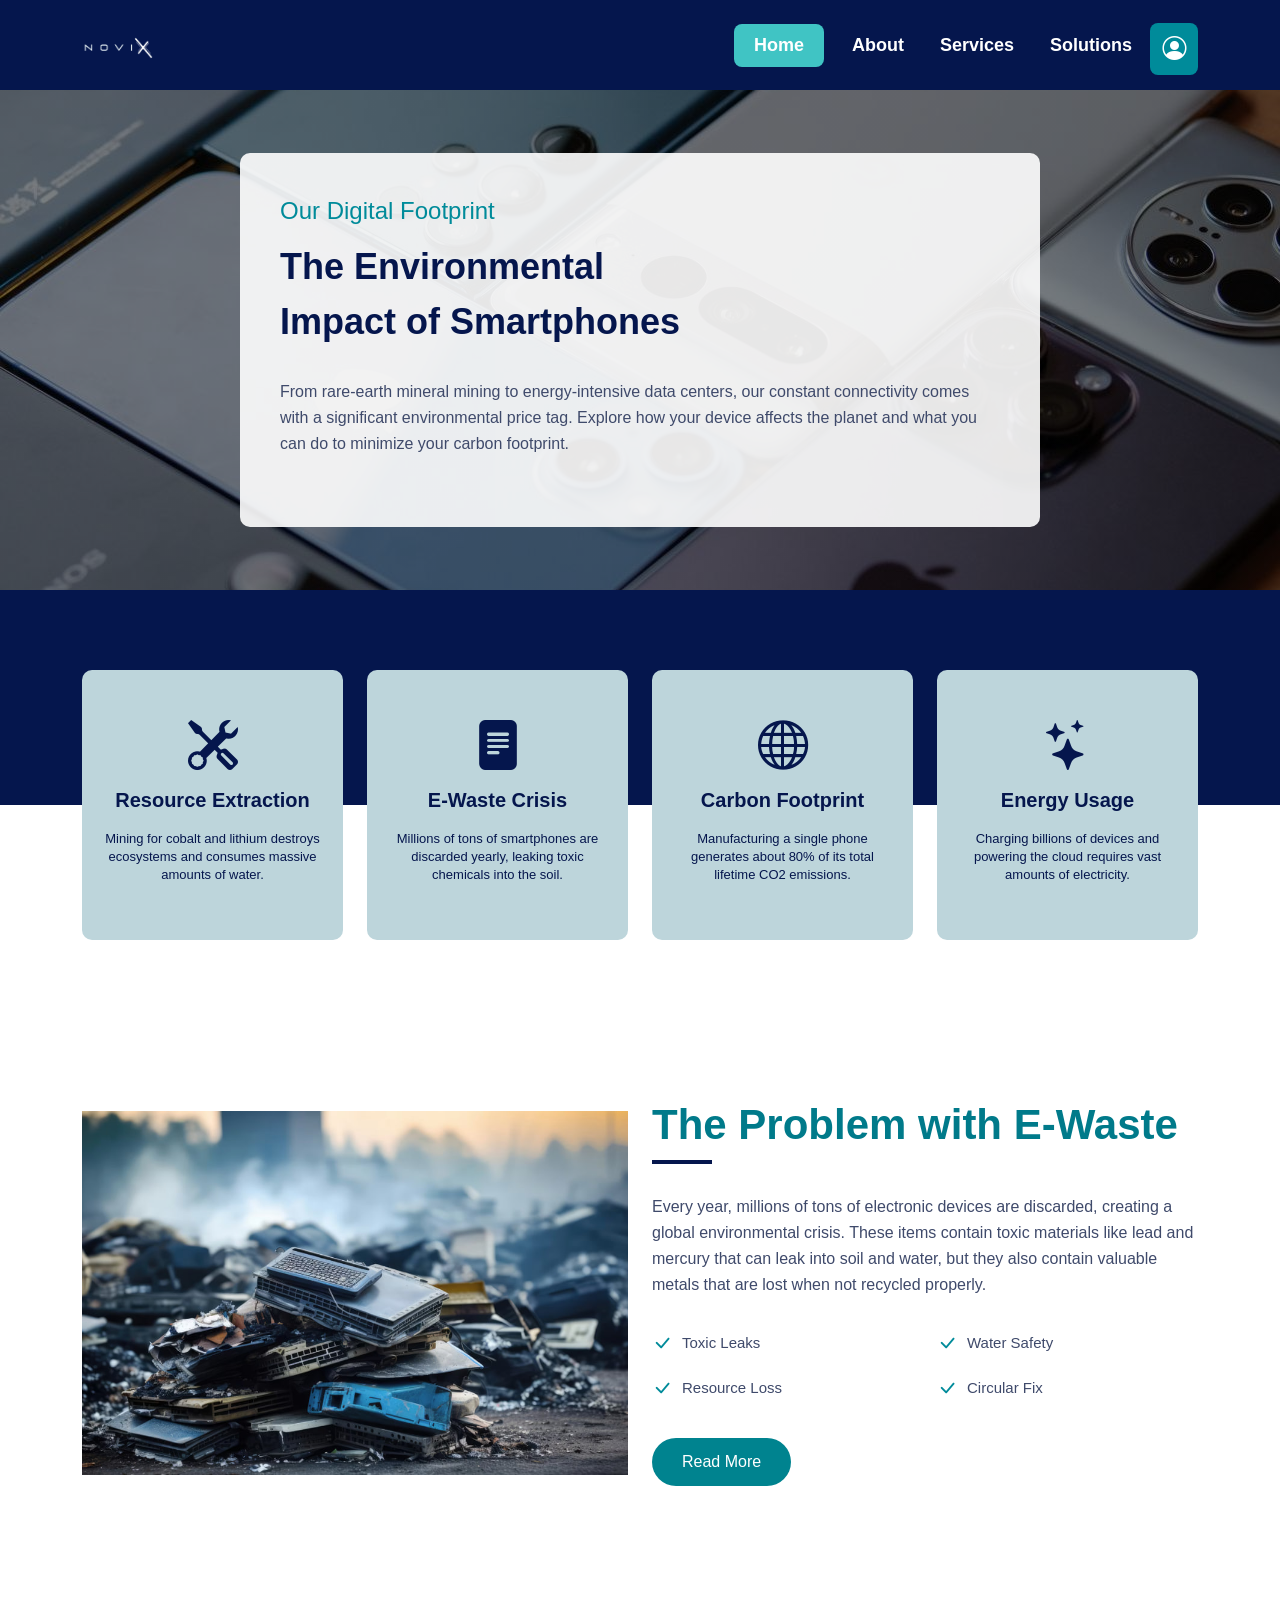
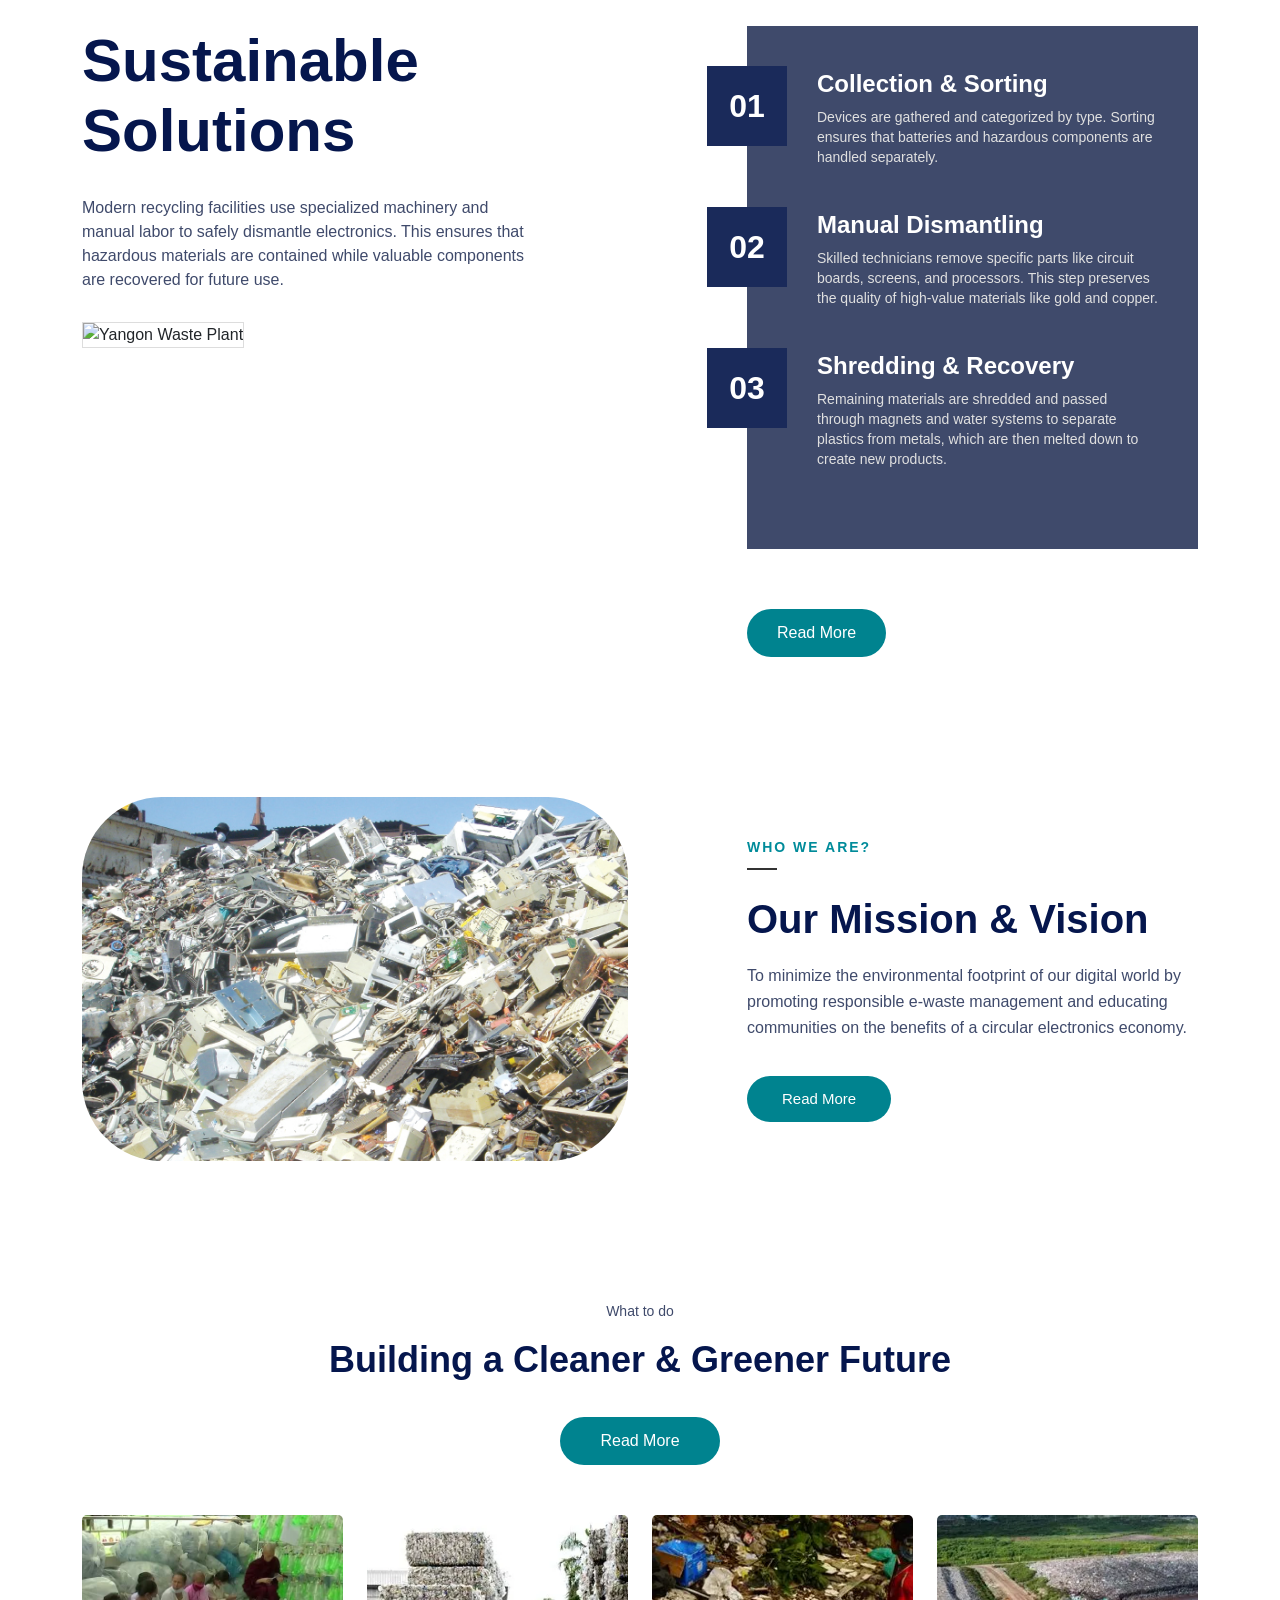
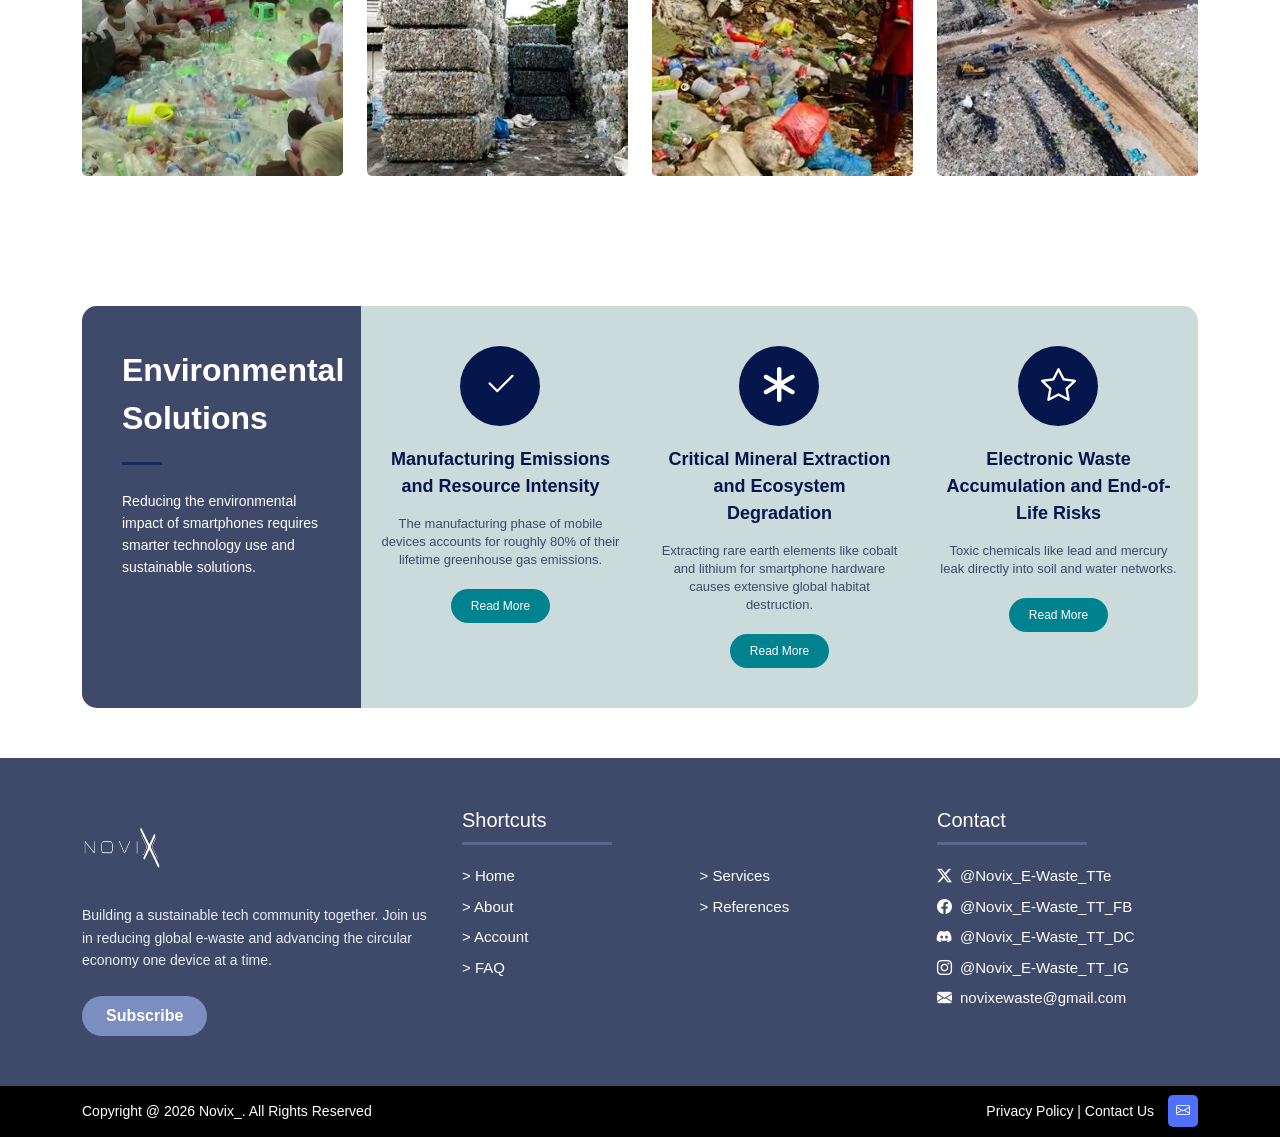
==== commit e8b53ce1: "Add files via upload" ====
--- a/index.html
+++ b/index.html
@@ -10,6 +10,8 @@
     <link rel="icon" type="image/x-icon" href="./img/LOGO NOVIX.png">
     <link rel="stylesheet" href="https://unpkg.com/aos@2.3.4/dist/aos.css">
     <style>
+        /* Hero */
+
         .hero-section {
             background-image: linear-gradient(rgba(0, 0, 0, 0.5), rgba(0, 0, 0, 0.5)), url('./img/home/Phones.jpg');
             background-size: cover;
@@ -66,6 +68,7 @@
             border: none;
         }
 
+        /* Sec-2 */
 
         .split-background {
             background: linear-gradient(to bottom, #05164d 50%, #ffffff 50%);
@@ -101,6 +104,7 @@
             line-height: 18px;
         }
 
+        /* Sec-3 */
 
         .ewaste-section {
             padding-top: 80px;
@@ -166,6 +170,7 @@
             height: auto;
         }
 
+        /* Sec-4 */
 
         .solutions-section {
             padding-top: 60px;
@@ -237,6 +242,7 @@
             color: #e0e0e0;
         }
 
+        /* Sec-5 */
 
         .mission-section {
             padding-top: 80px;
@@ -296,6 +302,7 @@
             opacity: 0.9;
         }
 
+        /* Sec-6 */
 
         .future-section {
             padding-top: 60px;
@@ -341,6 +348,7 @@
             border-radius: 5px;
         }
 
+        /* Sec-7 */
 
         section.feature-container {
             background-color: #cbdadb;
@@ -414,17 +422,6 @@
     </style>
 </head>
 <body>
-    <script src="https://unpkg.com/aos@2.3.4/dist/aos.js"></script>
-
-<script>
-    AOS.init({
-        duration: 1000,
-        once: true
-    });
-</script>
-
-<script src="https://cdn.jsdelivr.net/npm/bootstrap@5.3.0/dist/js/bootstrap.bundle.min.js"></script>
-</body>
     <nav class="navbar navbar-expand-lg my-nav-bg">
         <div class="container">
             <a class="navbar-brand" href="#">
@@ -460,621 +457,534 @@
         </div>
     </nav>
 
-
-<link rel="stylesheet" href="https://cdnjs.cloudflare.com/ajax/libs/font-awesome/6.5.2/css/all.min.css"/>
-
-<style>
-    .modal-content{
-        border-radius: 18px;
-        overflow: hidden;
-    }
-
-    .nav-pills .nav-link{
-        border-radius: 8px;
-        padding: 8px 22px;
-        transition: 0.3s;
-        color: white !important;
-    }
-
-    .nav-pills .nav-link.active{
-        background-color: #39bfa7;
-        color: white !important;
-    }
-
-    .form-control{
-        height: 48px;
-        border-radius: 8px;
-        background-color: #0d2a66;
-        border: 1px solid #274b8d;
-        color: white;
-    }
-
-    .form-control::placeholder{
-        color: rgba(255,255,255,0.5);
-    }
-
-    .form-control:focus{
-        background-color: #0d2a66;
-        border-color: #39bfa7;
-        box-shadow: none;
-        color: white;
-    }
-
-    .form-label{
-        color: white;
-        font-weight: 500;
-    }
-
-    .social-btn{
-        width: 100%;
-        height: 48px;
-        border: none;
-        border-radius: 8px;
-        display: flex;
-        align-items: center;
-        justify-content: center;
-        gap: 10px;
-        font-weight: 600;
-        margin-bottom: 12px;
-        transition: 0.3s;
-    }
-
-    .facebook-btn{
-        background: #4267B2;
-        color: white;
-    }
-
-    .facebook-btn:hover{
-        background: #365899;
-    }
-
-    .google-btn{
-        background: white;
-        color: #555;
-    }
-
-    .google-btn img{
-        width: 18px;
-    }
-
-    .divider{
-        display: flex;
-        align-items: center;
-        text-align: center;
-        color: rgba(255,255,255,0.5);
-        margin: 20px 0;
-    }
-
-    .divider::before,
-    .divider::after{
-        content: '';
-        flex: 1;
-        border-bottom: 1px solid rgba(255,255,255,0.2);
-    }
-
-    .divider::before{
-        margin-right: 10px;
-    }
-
-    .divider::after{
-        margin-left: 10px;
-    }
-
-    .password-box{
-        position: relative;
-    }
-
-    .password-box i{
-        position: absolute;
-        right: 15px;
-        top: 16px;
-        color: rgba(255,255,255,0.5);
-        cursor: pointer;
-    }
-</style>
-
-
-<div class="modal fade" id="authModal" tabindex="-1" aria-labelledby="authModalLabel" aria-hidden="true">
-    <div class="modal-dialog modal-dialog-centered">
-
-        <div class="modal-content text-white p-3" style="background-color: #051b4d;">
-
-            <div class="modal-header border-0">
-
-                <ul class="nav nav-pills" id="authTab" role="tablist">
-
-                    <li class="nav-item" role="presentation">
-                        <button class="nav-link active" id="login-tab"
-                            data-bs-toggle="tab"
-                            data-bs-target="#login-panel"
-                            type="button"
-                            role="tab">
-                            Login
-                        </button>
-                    </li>
-
-                    <li class="nav-item" role="presentation">
-                        <button class="nav-link"
-                            id="register-tab"
-                            data-bs-toggle="tab"
-                            data-bs-target="#register-panel"
-                            type="button"
-                            role="tab">
-                            Signup
-                        </button>
-                    </li>
-
-                </ul>
-
-                <button type="button" class="btn-close btn-close-white"
-                    data-bs-dismiss="modal"></button>
-
-            </div>
-
-            <div class="modal-body">
-
-                <div class="tab-content">
-
-                    <div class="tab-pane fade show active" id="login-panel">
-
-                        <h3 class="fw-bold mb-4" style="color:#39bfa7;">
-                            Welcome Back
-                        </h3>
-
-                        <form>
-
-                            <div class="mb-3">
-                                <label class="form-label">Email</label>
-                                <input type="email" class="form-control" placeholder="Enter your email">
-                            </div>
-
-                            <div class="mb-3">
-                                <label class="form-label">Password</label>
-
-                                <div class="password-box">
-                                    <input type="password" class="form-control" placeholder="Enter password">
-                                    <i class="fa-regular fa-eye-slash"></i>
-                                </div>
-                            </div>
-
-                            <div class="d-flex justify-content-between align-items-center mb-4">
-                                <div class="form-check">
+    <!-- Auth -->
+
+    <div class="modal fade" id="authModal" tabindex="-1" aria-labelledby="authModalLabel" aria-hidden="true">
+        <div class="modal-dialog modal-dialog-centered">
+
+            <div class="modal-content text-white p-3" style="background-color: #051b4d;">
+
+                <!-- Buttons for Login and Register -->
+
+                <div class="modal-header border-0">
+
+                    <ul class="nav nav-pills" id="authTab" role="tablist">
+
+                        <li class="nav-item" role="presentation">
+                            <button class="nav-link active" id="login-tab"
+                                data-bs-toggle="tab"
+                                data-bs-target="#login-panel"
+                                type="button"
+                                role="tab">
+                                Login
+                            </button>
+                        </li>
+
+                        <li class="nav-item" role="presentation">
+                            <button class="nav-link"
+                                id="register-tab"
+                                data-bs-toggle="tab"
+                                data-bs-target="#register-panel"
+                                type="button"
+                                role="tab">
+                                Signup
+                            </button>
+                        </li>
+
+                    </ul>
+
+                    <button type="button" class="btn-close btn-close-white"
+                        data-bs-dismiss="modal"></button>
+
+                </div>
+
+                <div class="modal-body">
+
+                    <div class="tab-content">
+
+                        <!-- Login -->
+
+                        <div class="tab-pane fade show active" id="login-panel">
+
+                            <h3 class="fw-bold mb-4" style="color:#39bfa7;">
+                                Welcome Back
+                            </h3>
+
+                            <form>
+
+                                <div class="mb-3">
+                                    <label class="form-label">Email</label>
+                                    <input type="email" class="form-control" placeholder="Enter your email">
+                                </div>
+
+                                <div class="mb-3">
+                                    <label class="form-label">Password</label>
+
+                                    <div class="password-box">
+                                        <input type="password" class="form-control" placeholder="Enter password">
+                                        <i class="fa-regular fa-eye-slash"></i>
+                                    </div>
+                                </div>
+
+                                <div class="d-flex justify-content-between align-items-center mb-4">
+                                    <div class="form-check">
+                                        <input class="form-check-input" type="checkbox">
+                                        <label class="form-check-label small text-white-50">
+                                            Remember me
+                                        </label>
+                                    </div>
+
+                                    <a href="#" class="small text-white-50 text-decoration-none">
+                                        Forgot Password?
+                                    </a>
+                                </div>
+
+                                <button class="btn w-100 fw-bold text-white"
+                                    style="background:#39bfa7; height:48px;">
+                                    Login
+                                </button>
+
+                                <!-- External Login -->
+
+                                <div class="divider">Or</div>
+
+                                <button type="button" class="social-btn facebook-btn">
+                                    <i class="fa-brands fa-facebook-f"></i>
+                                    Login with Facebook
+                                </button>
+
+                                <button type="button" class="social-btn google-btn">
+                                    <img src="https://cdn-icons-png.flaticon.com/512/2991/2991148.png">
+                                    Login with Google
+                                </button>
+
+                            </form>
+
+                        </div>
+
+                        <!-- Register -->
+
+                        <div class="tab-pane fade" id="register-panel">
+
+                            <h3 class="fw-bold mb-4" style="color:#39bfa7;">
+                                Create Account
+                            </h3>
+
+                            <form>
+
+                                <div class="mb-3">
+                                    <label class="form-label">Full Name</label>
+                                    <input type="text" class="form-control" placeholder="John Doe">
+                                </div>
+
+                                <div class="mb-3">
+                                    <label class="form-label">Email</label>
+                                    <input type="email" class="form-control" placeholder="Enter your email">
+                                </div>
+
+                                <div class="mb-3">
+                                    <label class="form-label">Password</label>
+
+                                    <div class="password-box">
+                                        <input type="password" class="form-control" placeholder="Create password">
+                                        <i class="fa-regular fa-eye-slash"></i>
+                                    </div>
+                                </div>
+
+                                <div class="mb-3">
+                                    <label class="form-label">Confirm Password</label>
+
+                                    <div class="password-box">
+                                        <input type="password" class="form-control" placeholder="Confirm password">
+                                        <i class="fa-regular fa-eye-slash"></i>
+                                    </div>
+                                </div>
+
+                                <div class="form-check mb-4">
                                     <input class="form-check-input" type="checkbox">
                                     <label class="form-check-label small text-white-50">
-                                        Remember me
+                                        I agree to Terms & Conditions
                                     </label>
                                 </div>
 
-                                <a href="#" class="small text-white-50 text-decoration-none">
-                                    Forgot Password?
+                                <button class="btn w-100 fw-bold text-white"
+                                    style="background:#39bfa7; height:48px;">
+                                    Signup
+                                </button>
+
+                                <!-- External Login -->
+
+                                <div class="divider">Or</div>
+
+                                <button type="button" class="social-btn facebook-btn">
+                                    <i class="fa-brands fa-facebook-f"></i>
+                                    Signup with Facebook
+                                </button>
+
+                                <button type="button" class="social-btn google-btn">
+                                    <img src="https://cdn-icons-png.flaticon.com/512/2991/2991148.png">
+                                    Signup with Google
+                                </button>
+
+                            </form>
+
+                        </div>
+
+                    </div>
+
+                </div>
+
+            </div>
+        </div>
+    </div>
+
+    <main>
+        <!-- Hero -->
+
+        <section class="hero-section">
+            <div class="content-box" data-aos="zoom-in" data-aos-duration="1200">
+                <div class="category-title" data-aos="fade-right" data-aos-delay="200">
+                    Our Digital Footprint
+                </div>
+
+                <h1 class="main-heading" data-aos="fade-up" data-aos-delay="400">
+                    The Environmental <br> Impact of Smartphones
+                </h1>
+
+                <p class="description-text" data-aos="fade-up" data-aos-delay="600">
+                    From rare-earth mineral mining to energy-intensive data centers, 
+                    our constant connectivity comes with a significant environmental 
+                    price tag. Explore how your device affects the planet and what you 
+                    can do to minimize your carbon footprint.
+                </p>
+
+            </div>
+        </section>
+
+        <!-- Sec-2 -->
+
+        <section class="split-background">
+            <div class="container">
+                <div class="row g-4">
+
+                    <div class="col-md-3" data-aos="fade-up" data-aos-delay="100">
+                        <div class="impact-card">
+                            <i class="bi bi-tools impact-icon"></i>
+                            <div class="card-title-text">Resource Extraction</div>
+                            <p class="card-body-text">
+                                Mining for cobalt and lithium destroys ecosystems and consumes massive amounts of water.
+                            </p>
+                        </div>
+                    </div>
+
+                    <div class="col-md-3" data-aos="fade-up" data-aos-delay="300">
+                        <div class="impact-card">
+                            <i class="bi bi-file-text-fill impact-icon"></i>
+                            <div class="card-title-text">E-Waste Crisis</div>
+                            <p class="card-body-text">
+                                Millions of tons of smartphones are discarded yearly, leaking toxic chemicals into the soil.
+                            </p>
+                        </div>
+                    </div>
+
+                    <div class="col-md-3" data-aos="fade-up" data-aos-delay="500">
+                        <div class="impact-card">
+                            <i class="bi bi-globe impact-icon"></i>
+                            <div class="card-title-text">Carbon Footprint</div>
+                            <p class="card-body-text">
+                                Manufacturing a single phone generates about 80% of its total lifetime CO2 emissions.
+                            </p>
+                        </div>
+                    </div>
+
+                    <div class="col-md-3" data-aos="fade-up" data-aos-delay="700">
+                        <div class="impact-card">
+                            <i class="bi bi-stars impact-icon"></i>
+                            <div class="card-title-text">Energy Usage</div>
+                            <p class="card-body-text">
+                                Charging billions of devices and powering the cloud requires vast amounts of electricity.
+                            </p>
+                        </div>
+                    </div>
+
+                </div>
+            </div>
+        </section>
+
+        <!-- Sec-3 -->
+
+        <section class="ewaste-section">
+            <div class="container">
+                <div class="row align-items-center">
+
+                    <div class="col-md-6" data-aos="fade-right" data-aos-duration="1200">
+                        <img src="./img/home/The Problem with E-Waste.png" alt="E-waste pile" class="ewaste-img">
+                    </div>
+
+                    <div class="col-md-6" data-aos="fade-left" data-aos-duration="1200">
+                        <h2 class="main-title">The Problem with E-Waste</h2>
+                        <div class="blue-divider"></div>
+
+                        <p class="description-text">
+                            Every year, millions of tons of electronic devices are discarded, 
+                            creating a global environmental crisis. These items contain toxic 
+                            materials like lead and mercury that can leak into soil and water, 
+                            but they also contain valuable metals that are lost when not recycled properly.
+                        </p>
+
+                        <div class="row">
+                            <div class="col-6">
+                                <div class="check-item"><i class="bi bi-check-lg"></i> Toxic Leaks</div>
+                                <div class="check-item"><i class="bi bi-check-lg"></i> Resource Loss</div>
+                            </div>
+
+                            <div class="col-6">
+                                <div class="check-item"><i class="bi bi-check-lg"></i> Water Safety</div>
+                                <div class="check-item"><i class="bi bi-check-lg"></i> Circular Fix</div>
+                            </div>
+                        </div>
+
+                        <a href="https://www.who.int/news-room/fact-sheets/detail/electronic-waste-(e-waste)" class="read-more-btn">
+                            Read More
+                        </a>
+                    </div>
+
+                </div>
+            </div>
+        </section>
+
+        <!-- Sec-4 -->
+
+        <section class="solutions-section">
+            <div class="container">
+                <div class="row">
+
+                    <div class="col-md-6" data-aos="fade-right" data-aos-duration="1200">
+                        <h1 class="title-text">Sustainable<br>Solutions</h1>
+
+                        <p class="intro-text">
+                            Modern recycling facilities use specialized machinery and manual labor 
+                            to safely dismantle electronics. This ensures that hazardous materials 
+                            are contained while valuable components are recovered for future use.
+                        </p>
+
+                        <img src="./img/home/Sustainable.png" alt="Yangon Waste Plant" class="facility-img">
+                    </div>
+
+                    <div class="col-md-5 offset-md-1">
+                        <div class="blue-container">
+
+                            <div class="step-row d-flex flex-column flex-sm-row" data-aos="fade-up" data-aos-delay="100">
+                                <div class="number-box mb-3 mb-sm-0">01</div>
+
+                                <div class="step-content">
+                                    <div class="step-title">Collection & Sorting</div>
+
+                                    <div class="step-description">
+                                        Devices are gathered and categorized by type. Sorting ensures that 
+                                        batteries and hazardous components are handled separately.
+                                    </div>
+                                </div>
+                            </div>
+
+                            <div class="step-row" data-aos="fade-up" data-aos-delay="300">
+                                <div class="number-box">02</div>
+
+                                <div>
+                                    <div class="step-title">Manual Dismantling</div>
+
+                                    <div class="step-description">
+                                        Skilled technicians remove specific parts like circuit boards, 
+                                        screens, and processors. This step preserves the quality of 
+                                        high-value materials like gold and copper.
+                                    </div>
+                                </div>
+                            </div>
+
+                            <div class="step-row" data-aos="fade-up" data-aos-delay="500">
+                                <div class="number-box">03</div>
+
+                                <div>
+                                    <div class="step-title">Shredding & Recovery</div>
+
+                                    <div class="step-description">
+                                        Remaining materials are shredded and passed through magnets 
+                                        and water systems to separate plastics from metals, which are 
+                                        then melted down to create new products.
+                                    </div>
+                                </div>
+                            </div>
+
+                        </div>
+
+                        <div class="read-more-wrapper" data-aos="zoom-in" data-aos-delay="700">
+                            <a href="services.html" class="read-more-btn">
+                                Read More
+                            </a>
+                        </div>
+                    </div>
+
+                </div>
+            </div>
+        </section>
+
+        <!-- Sec-5 -->
+
+        <section class="mission-section">
+            <div class="container">
+                <div class="row align-items-center">
+
+                    <div class="col-md-6" data-aos="fade-right">
+                        <img src="./img/home/Our Mission & Vision.png" alt="E-waste recycling" class="mission-img">
+                    </div>
+
+                    <div class="col-md-5 offset-md-1" data-aos="fade-left">
+                        <div class="who-we-are">Who we are?</div>
+                        <div class="short-line"></div>
+
+                        <h2 class="mission-title">Our Mission &amp; Vision</h2>
+
+                        <p class="mission-text">
+                            To minimize the environmental footprint of our digital 
+                            world by promoting responsible e-waste management 
+                            and educating communities on the benefits of a 
+                            circular electronics economy.
+                        </p>
+
+                        <a href="./about.html" class="btn-read-more">Read More</a>
+                    </div>
+
+                </div>
+            </div>
+        </section>
+
+        <!-- Sec-6 -->
+
+        <section class="future-section">
+            <div class="container">
+
+                <div class="sub-text" data-aos="fade-up">What to do</div>
+
+                <h2 class="main-heading" data-aos="fade-up" data-aos-delay="200">
+                    Building a Cleaner &amp; Greener Future
+                </h2>
+
+                <a href="https://globalelectronicscouncil.org/" class="btn-future" data-aos="zoom-in" data-aos-delay="400">
+                    Read More
+                </a>
+
+                <div class="row g-4">
+
+                    <div class="col-md-3" data-aos="zoom-in" data-aos-delay="100">
+                        <img src="./img/home/1.png" alt="E-waste phones" class="gallery-img">
+                    </div>
+
+                    <div class="col-md-3" data-aos="zoom-in" data-aos-delay="300">
+                        <img src="./img/home/2.png" alt="Placeholder" class="gallery-img">
+                    </div>
+
+                    <div class="col-md-3" data-aos="zoom-in" data-aos-delay="500">
+                        <img src="./img/home/3.png" alt="Placeholder" class="gallery-img">
+                    </div>
+
+                    <div class="col-md-3" data-aos="zoom-in" data-aos-delay="700">
+                        <img src="./img/home/4.png" alt="Placeholder" class="gallery-img">
+                    </div>
+
+                </div>
+
+            </div>
+        </section>
+
+        <!-- Sec-7 -->
+
+        <div class="container">
+            <section class="feature-container" data-aos="fade-up" data-aos-duration="1200">
+                <div class="row g-0">
+
+                    <div class="col-md-3">
+                        <div class="dark-sidebar">
+                            <div class="sidebar-title">Environmental Solutions</div>
+                            <div class="sidebar-line"></div>
+
+                            <p style="font-size: 14px; line-height: 22px;">
+                                Reducing the environmental impact of smartphones requires smarter technology use and sustainable solutions.
+                            </p>
+                        </div>
+                    </div>
+
+                    <div class="col-md-9">
+                        <div class="row g-0">
+
+                            <div class="col-md-4 feature-col" data-aos="flip-left" data-aos-delay="100">
+                                <div class="icon-circle">
+                                    <i class="bi bi-check2"></i>
+                                </div>
+
+                                <div class="feature-title">
+                                    Manufacturing Emissions and Resource Intensity
+                                </div>
+
+                                <p class="feature-text">
+                                    The manufacturing phase of mobile devices accounts for roughly 80% of their lifetime greenhouse gas emissions.
+                                </p>
+
+                                <a href="https://www.unep.org/news-and-stories/story/your-phone-really-smart" class="btn-read">
+                                    Read More
                                 </a>
                             </div>
 
-                            <button class="btn w-100 fw-bold text-white"
-                                style="background:#39bfa7; height:48px;">
-                                Login
-                            </button>
-
-                            <div class="divider">Or</div>
-
-                            <button type="button" class="social-btn facebook-btn">
-                                <i class="fa-brands fa-facebook-f"></i>
-                                Login with Facebook
-                            </button>
-
-                            <button type="button" class="social-btn google-btn">
-                                <img src="https://cdn-icons-png.flaticon.com/512/2991/2991148.png">
-                                Login with Google
-                            </button>
-
-                        </form>
-
-                    </div>
-
-                    <div class="tab-pane fade" id="register-panel">
-
-                        <h3 class="fw-bold mb-4" style="color:#39bfa7;">
-                            Create Account
-                        </h3>
-
-                        <form>
-
-                            <div class="mb-3">
-                                <label class="form-label">Full Name</label>
-                                <input type="text" class="form-control" placeholder="John Doe">
+                            <div class="col-md-4 feature-col" data-aos="flip-left" data-aos-delay="300">
+                                <div class="icon-circle">
+                                    <i class="bi bi-asterisk"></i>
+                                </div>
+
+                                <div class="feature-title">
+                                    Critical Mineral Extraction and Ecosystem Degradation
+                                </div>
+
+                                <p class="feature-text">
+                                    Extracting rare earth elements like cobalt and lithium for smartphone hardware causes extensive global habitat destruction.
+                                </p>
+
+                                <a href="https://www.greenpeace.org/international/press-release/7612/smartphones-leaving-disastrous-environmental-footprint-warns-new-greenpeace-report/" class="btn-read">
+                                    Read More
+                                </a>
                             </div>
 
-                            <div class="mb-3">
-                                <label class="form-label">Email</label>
-                                <input type="email" class="form-control" placeholder="Enter your email">
+                            <div class="col-md-4 feature-col" data-aos="flip-left" data-aos-delay="500">
+                                <div class="icon-circle">
+                                    <i class="bi bi-star"></i>
+                                </div>
+
+                                <div class="feature-title">
+                                    Electronic Waste Accumulation and End-of-Life Risks
+                                </div>
+
+                                <p class="feature-text">
+                                    Toxic chemicals like lead and mercury leak directly into soil and water networks.
+                                </p>
+
+                                <a href="https://www.itu.int/en/ITU-D/Environment/Pages/Priority-Areas/E-waste/CircularEconomy.aspx" class="btn-read">
+                                    Read More
+                                </a>
                             </div>
 
-                            <div class="mb-3">
-                                <label class="form-label">Password</label>
-
-                                <div class="password-box">
-                                    <input type="password" class="form-control" placeholder="Create password">
-                                    <i class="fa-regular fa-eye-slash"></i>
-                                </div>
-                            </div>
-
-                            <div class="mb-3">
-                                <label class="form-label">Confirm Password</label>
-
-                                <div class="password-box">
-                                    <input type="password" class="form-control" placeholder="Confirm password">
-                                    <i class="fa-regular fa-eye-slash"></i>
-                                </div>
-                            </div>
-
-                            <div class="form-check mb-4">
-                                <input class="form-check-input" type="checkbox">
-                                <label class="form-check-label small text-white-50">
-                                    I agree to Terms & Conditions
-                                </label>
-                            </div>
-
-                            <button class="btn w-100 fw-bold text-white"
-                                style="background:#39bfa7; height:48px;">
-                                Signup
-                            </button>
-
-                            <div class="divider">Or</div>
-
-                            <button type="button" class="social-btn facebook-btn">
-                                <i class="fa-brands fa-facebook-f"></i>
-                                Signup with Facebook
-                            </button>
-
-                            <button type="button" class="social-btn google-btn">
-                                <img src="https://cdn-icons-png.flaticon.com/512/2991/2991148.png">
-                                Signup with Google
-                            </button>
-
-                        </form>
-
-                    </div>
-
-                </div>
-
-            </div>
-
+                        </div>
+                    </div>
+
+                </div>
+            </section>
         </div>
-    </div>
-</div>
-
-<main>
-
-    <section class="hero-section">
-        <div class="content-box" data-aos="zoom-in" data-aos-duration="1200">
-            <div class="category-title" data-aos="fade-right" data-aos-delay="200">
-                Our Digital Footprint
-            </div>
-
-            <h1 class="main-heading" data-aos="fade-up" data-aos-delay="400">
-                The Environmental <br> Impact of Smartphones
-            </h1>
-
-            <p class="description-text" data-aos="fade-up" data-aos-delay="600">
-                From rare-earth mineral mining to energy-intensive data centers, 
-                our constant connectivity comes with a significant environmental 
-                price tag. Explore how your device affects the planet and what you 
-                can do to minimize your carbon footprint.
-            </p>
-
-        </div>
-    </section>
-
-    <section class="split-background">
-        <div class="container">
-            <div class="row g-4">
-
-                <div class="col-md-3" data-aos="fade-up" data-aos-delay="100">
-                    <div class="impact-card">
-                        <i class="bi bi-tools impact-icon"></i>
-                        <div class="card-title-text">Resource Extraction</div>
-                        <p class="card-body-text">
-                            Mining for cobalt and lithium destroys ecosystems and consumes massive amounts of water.
-                        </p>
-                    </div>
-                </div>
-
-                <div class="col-md-3" data-aos="fade-up" data-aos-delay="300">
-                    <div class="impact-card">
-                        <i class="bi bi-file-text-fill impact-icon"></i>
-                        <div class="card-title-text">E-Waste Crisis</div>
-                        <p class="card-body-text">
-                            Millions of tons of smartphones are discarded yearly, leaking toxic chemicals into the soil.
-                        </p>
-                    </div>
-                </div>
-
-                <div class="col-md-3" data-aos="fade-up" data-aos-delay="500">
-                    <div class="impact-card">
-                        <i class="bi bi-globe impact-icon"></i>
-                        <div class="card-title-text">Carbon Footprint</div>
-                        <p class="card-body-text">
-                            Manufacturing a single phone generates about 80% of its total lifetime CO2 emissions.
-                        </p>
-                    </div>
-                </div>
-
-                <div class="col-md-3" data-aos="fade-up" data-aos-delay="700">
-                    <div class="impact-card">
-                        <i class="bi bi-stars impact-icon"></i>
-                        <div class="card-title-text">Energy Usage</div>
-                        <p class="card-body-text">
-                            Charging billions of devices and powering the cloud requires vast amounts of electricity.
-                        </p>
-                    </div>
-                </div>
-
-            </div>
-        </div>
-    </section>
-
-    <section class="ewaste-section">
-        <div class="container">
-            <div class="row align-items-center">
-
-                <div class="col-md-6" data-aos="fade-right" data-aos-duration="1200">
-                    <img src="./img/home/The Problem with E-Waste.png" alt="E-waste pile" class="ewaste-img">
-                </div>
-
-                <div class="col-md-6" data-aos="fade-left" data-aos-duration="1200">
-                    <h2 class="main-title">The Problem with E-Waste</h2>
-                    <div class="blue-divider"></div>
-
-                    <p class="description-text">
-                        Every year, millions of tons of electronic devices are discarded, 
-                        creating a global environmental crisis. These items contain toxic 
-                        materials like lead and mercury that can leak into soil and water, 
-                        but they also contain valuable metals that are lost when not recycled properly.
-                    </p>
-
-                    <div class="row">
-                        <div class="col-6">
-                            <div class="check-item"><i class="bi bi-check-lg"></i> Toxic Leaks</div>
-                            <div class="check-item"><i class="bi bi-check-lg"></i> Resource Loss</div>
-                        </div>
-
-                        <div class="col-6">
-                            <div class="check-item"><i class="bi bi-check-lg"></i> Water Safety</div>
-                            <div class="check-item"><i class="bi bi-check-lg"></i> Circular Fix</div>
-                        </div>
-                    </div>
-
-                    <a href="https://www.who.int/news-room/fact-sheets/detail/electronic-waste-(e-waste)" class="read-more-btn">
-                        Read More
-                    </a>
-                </div>
-
-            </div>
-        </div>
-    </section>
-
-    <section class="solutions-section">
+
+    </main>
+
+    <footer class="footer-top">
         <div class="container">
             <div class="row">
 
-                <div class="col-md-6" data-aos="fade-right" data-aos-duration="1200">
-                    <h1 class="title-text">Sustainable<br>Solutions</h1>
-
-                    <p class="intro-text">
-                        Modern recycling facilities use specialized machinery and manual labor 
-                        to safely dismantle electronics. This ensures that hazardous materials 
-                        are contained while valuable components are recovered for future use.
-                    </p>
-
-                    <img src="./img/home/Sustainable.png" alt="Yangon Waste Plant" class="facility-img">
-                </div>
-
-                <div class="col-md-5 offset-md-1">
-                    <div class="blue-container">
-
-                        <div class="step-row d-flex flex-column flex-sm-row" data-aos="fade-up" data-aos-delay="100">
-                            <div class="number-box mb-3 mb-sm-0">01</div>
-
-                            <div class="step-content">
-                                <div class="step-title">Collection & Sorting</div>
-
-                                <div class="step-description">
-                                    Devices are gathered and categorized by type. Sorting ensures that 
-                                    batteries and hazardous components are handled separately.
-                                </div>
-                            </div>
-                        </div>
-
-                        <div class="step-row" data-aos="fade-up" data-aos-delay="300">
-                            <div class="number-box">02</div>
-
-                            <div>
-                                <div class="step-title">Manual Dismantling</div>
-
-                                <div class="step-description">
-                                    Skilled technicians remove specific parts like circuit boards, 
-                                    screens, and processors. This step preserves the quality of 
-                                    high-value materials like gold and copper.
-                                </div>
-                            </div>
-                        </div>
-
-                        <div class="step-row" data-aos="fade-up" data-aos-delay="500">
-                            <div class="number-box">03</div>
-
-                            <div>
-                                <div class="step-title">Shredding & Recovery</div>
-
-                                <div class="step-description">
-                                    Remaining materials are shredded and passed through magnets 
-                                    and water systems to separate plastics from metals, which are 
-                                    then melted down to create new products.
-                                </div>
-                            </div>
-                        </div>
-
-                    </div>
-
-                    <div class="read-more-wrapper" data-aos="zoom-in" data-aos-delay="700">
-                        <a href="services.html" class="read-more-btn">
-                            Read More
-                        </a>
-                    </div>
-                </div>
-
-            </div>
-        </div>
-    </section>
-
-    <section class="mission-section">
-        <div class="container">
-            <div class="row align-items-center">
-
-                <div class="col-md-6" data-aos="fade-right">
-                    <img src="./img/home/Our Mission & Vision.png" alt="E-waste recycling" class="mission-img">
-                </div>
-
-                <div class="col-md-5 offset-md-1" data-aos="fade-left">
-                    <div class="who-we-are">Who we are?</div>
-                    <div class="short-line"></div>
-
-                    <h2 class="mission-title">Our Mission &amp; Vision</h2>
-
-                    <p class="mission-text">
-                        To minimize the environmental footprint of our digital 
-                        world by promoting responsible e-waste management 
-                        and educating communities on the benefits of a 
-                        circular electronics economy.
-                    </p>
-
-                    <a href="./about.html" class="btn-read-more">Read More</a>
-                </div>
-
-            </div>
-        </div>
-    </section>
-
-    <section class="future-section">
-        <div class="container">
-
-            <div class="sub-text" data-aos="fade-up">What to do</div>
-
-            <h2 class="main-heading" data-aos="fade-up" data-aos-delay="200">
-                Building a Cleaner &amp; Greener Future
-            </h2>
-
-            <a href="https://globalelectronicscouncil.org/" class="btn-future" data-aos="zoom-in" data-aos-delay="400">
-                Read More
-            </a>
-
-            <div class="row g-4">
-
-                <div class="col-md-3" data-aos="zoom-in" data-aos-delay="100">
-                    <img src="./img/home/1.png" alt="E-waste phones" class="gallery-img">
-                </div>
-
-                <div class="col-md-3" data-aos="zoom-in" data-aos-delay="300">
-                    <img src="./img/home/2.png" alt="Placeholder" class="gallery-img">
-                </div>
-
-                <div class="col-md-3" data-aos="zoom-in" data-aos-delay="500">
-                    <img src="./img/home/3.png" alt="Placeholder" class="gallery-img">
-                </div>
-
-                <div class="col-md-3" data-aos="zoom-in" data-aos-delay="700">
-                    <img src="./img/home/4.png" alt="Placeholder" class="gallery-img">
-                </div>
-
-            </div>
-
-        </div>
-    </section>
-
-    <div class="container">
-        <section class="feature-container" data-aos="fade-up" data-aos-duration="1200">
-            <div class="row g-0">
-
-                <div class="col-md-3">
-                    <div class="dark-sidebar">
-                        <div class="sidebar-title">Environmental Solutions</div>
-                        <div class="sidebar-line"></div>
-
-                        <p style="font-size: 14px; line-height: 22px;">
-                            Reducing the environmental impact of smartphones requires smarter technology use and sustainable solutions.
-                        </p>
-                    </div>
-                </div>
-
-                <div class="col-md-9">
-                    <div class="row g-0">
-
-                        <div class="col-md-4 feature-col" data-aos="flip-left" data-aos-delay="100">
-                            <div class="icon-circle">
-                                <i class="bi bi-check2"></i>
-                            </div>
-
-                            <div class="feature-title">
-                                Manufacturing Emissions and Resource Intensity
-                            </div>
-
-                            <p class="feature-text">
-                                The manufacturing phase of mobile devices accounts for roughly 80% of their lifetime greenhouse gas emissions.
-                            </p>
-
-                            <a href="https://www.unep.org/news-and-stories/story/your-phone-really-smart" class="btn-read">
-                                Read More
-                            </a>
-                        </div>
-
-                        <div class="col-md-4 feature-col" data-aos="flip-left" data-aos-delay="300">
-                            <div class="icon-circle">
-                                <i class="bi bi-asterisk"></i>
-                            </div>
-
-                            <div class="feature-title">
-                                Critical Mineral Extraction and Ecosystem Degradation
-                            </div>
-
-                            <p class="feature-text">
-                                Extracting rare earth elements like cobalt and lithium for smartphone hardware causes extensive global habitat destruction.
-                            </p>
-
-                            <a href="https://www.greenpeace.org/international/press-release/7612/smartphones-leaving-disastrous-environmental-footprint-warns-new-greenpeace-report/" class="btn-read">
-                                Read More
-                            </a>
-                        </div>
-
-                        <div class="col-md-4 feature-col" data-aos="flip-left" data-aos-delay="500">
-                            <div class="icon-circle">
-                                <i class="bi bi-star"></i>
-                            </div>
-
-                            <div class="feature-title">
-                                Electronic Waste Accumulation and End-of-Life Risks
-                            </div>
-
-                            <p class="feature-text">
-                                Toxic chemicals like lead and mercury leak directly into soil and water networks.
-                            </p>
-
-                            <a href="https://www.itu.int/en/ITU-D/Environment/Pages/Priority-Areas/E-waste/CircularEconomy.aspx" class="btn-read">
-                                Read More
-                            </a>
-                        </div>
-
-                    </div>
-                </div>
-
-            </div>
-        </section>
-    </div>
-
-</main>
-    
-<footer class="footer-top">
-        <div class="container">
-            <div class="row">
-                
+                <!-- Foot 1 -->
+
                 <div class="col-md-4">
                     <div class="d-flex align-items-center mb-3">
                         <img src="./img/LOGO_NOVIX-removebg-preview.png" alt="Xtra Logo" width="80" height="80">
@@ -1086,6 +996,8 @@
                         Subscribe
                     </button>
                 </div>
+
+                <!-- Foot 2 -->
 
                 <div class="col-md-5">
                     <h5>Shortcuts</h5>
@@ -1115,6 +1027,8 @@
                     </div>
                 </div>
 
+                <!-- Foot 3 -->
+
                 <div class="col-md-3">
                     <h5>Contact</h5>
                     <div class="title-line"></div>
@@ -1139,6 +1053,7 @@
         </div>
     </footer>
 
+    <!-- Copyright -->
 
     <div class="footer-bottom">
         <div class="container">
@@ -1153,6 +1068,8 @@
             </div>
         </div>
     </div>
+
+    <!-- Chat -->
 
     <div class="modal fade modal-bottom-right" id="customerModal" tabindex="-1" aria-labelledby="customerLabel" aria-hidden="true">
         <div class="modal-dialog mb-5">
@@ -1164,7 +1081,7 @@
                         <li class="nav-item" role="presentation">
                             <h5>
                                 Customer Support
-                            </h5>
+                            </button>
                         </li>
                     </ul>
                     <button type="button" class="btn-close" data-bs-dismiss="modal" aria-label="Close"></button>
@@ -1188,6 +1105,17 @@
         </div>
     </div>
 
+    <!-- AOS -->
+
+    <script src="https://unpkg.com/aos@2.3.4/dist/aos.js"></script>
+
+    <script>
+        AOS.init({
+            duration: 1000,
+            once: true
+        });
+    </script>
+
     <script src="https://cdn.jsdelivr.net/npm/bootstrap@5.3.0/dist/js/bootstrap.bundle.min.js"></script>
 </body>
 </html>
